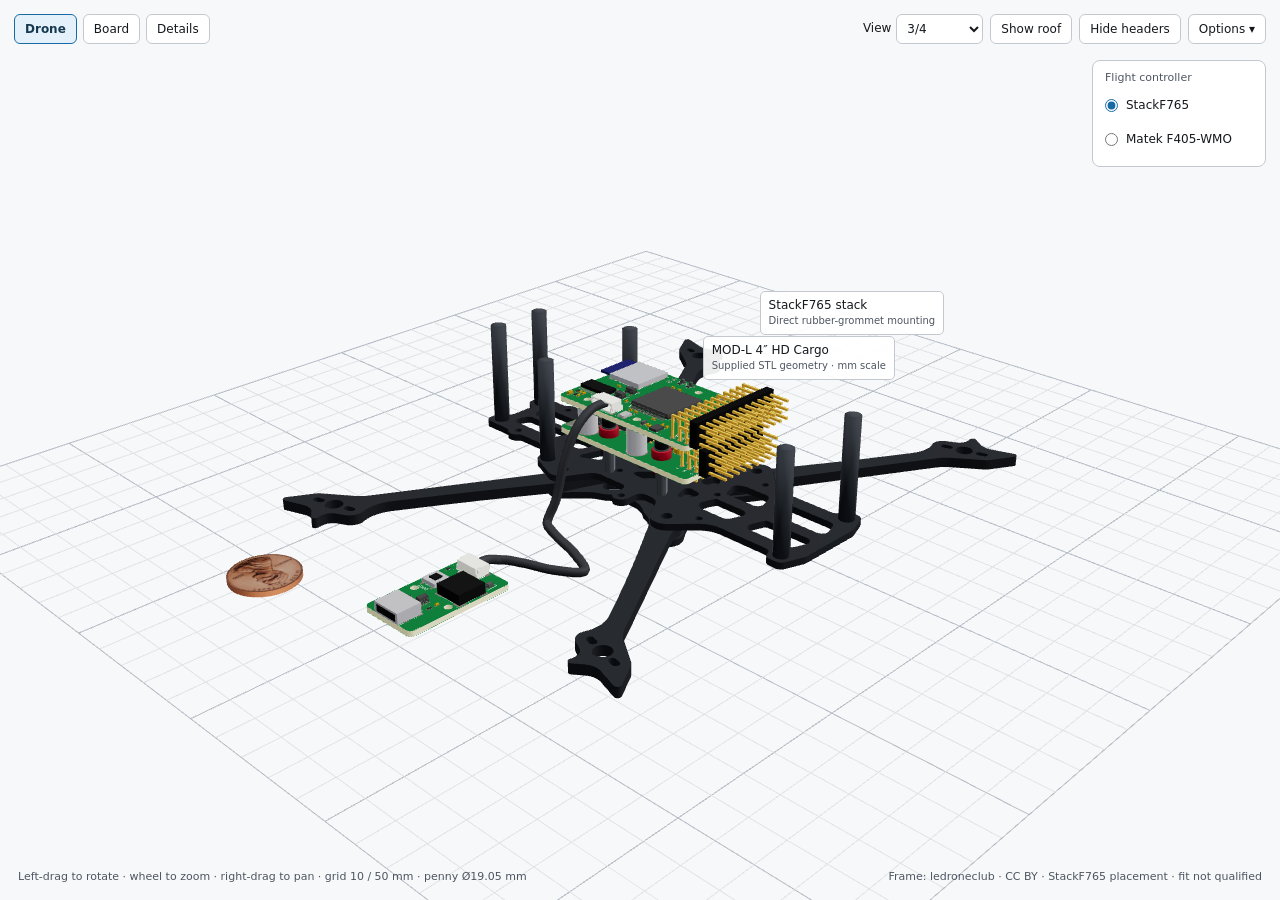
==== fc/index.html @ e66f8fd2 "Rev B: 8.0 mm board gap, 3 x 9 motor header, headers at the board edge Upper board now 9.6 mm above " ====
<!DOCTYPE html>
<html lang="en"><head><meta charset="utf-8"/><meta content="width=device-width,initial-scale=1" name="viewport"/><title>StackF765 — Drone</title><script type="importmap">{"imports":{"three":"./assets/three-shim.js"}}</script>
<style>
:root{--bg:#f7f8f9;--fg:#15181c;--muted:#4e5661;--panel:rgba(255,255,255,.92);--line:#c3c8cf}*{box-sizing:border-box}html,body{margin:0;height:100%;overflow:hidden;background:var(--bg);color:var(--fg);font:14px/1.45 system-ui,sans-serif}canvas{display:block}aside{position:absolute;left:18px;top:18px;width:300px;background:var(--panel);border:1px solid var(--line);border-radius:8px;padding:15px;z-index:2}h1{font-size:17px;line-height:1.25;margin:0 0 9px}p{margin:8px 0;color:var(--muted);font-size:12px}.key{font-size:12px;padding:8px 0;border-top:1px solid var(--line)}.badge{display:inline-block;font-size:10px;text-transform:uppercase;letter-spacing:.08em;background:#e6edf5;color:#29425b;padding:3px 7px;border-radius:4px;margin-bottom:9px}.dot{display:inline-block;width:10px;height:10px;border-radius:2px;margin-right:6px}.dark{background:#24272d}.green{background:#086b32}nav{position:absolute;right:18px;top:18px;display:flex;gap:6px;z-index:3;flex-wrap:wrap;justify-content:flex-end}button,a{font:12px system-ui;color:var(--fg);background:var(--panel);border:1px solid var(--line);padding:7px 10px;border-radius:6px;text-decoration:none;cursor:pointer}button:hover,a:hover{border-color:#65778c}footer{position:absolute;bottom:15px;left:18px;right:18px;font-size:11px;color:var(--muted);display:flex;justify-content:space-between;pointer-events:none}.label{position:absolute;padding:5px 8px;border:1px solid var(--line);border-radius:5px;background:var(--panel);font-size:12px;pointer-events:none;white-space:nowrap}.label small{display:block;font-size:10px;color:var(--muted)}#error{color:#a13d21} @media(max-width:850px){aside{width:250px;top:auto;bottom:45px;padding:10px;max-height:180px;overflow:auto}nav{left:10px;right:10px;top:10px}h1{font-size:14px}.label{display:none}footer{font-size:9px;gap:8px}}
body #legend{max-height:min(460px,calc(100vh - 170px));overflow:auto}@media(max-width:850px){body #legend{top:132px;max-height:min(275px,calc(100vh - 330px));overflow:auto}}#fcOptions{position:fixed;right:14px;top:60px;z-index:5;min-width:174px;background:var(--panel);color:var(--fg);border:1px solid var(--line);border-radius:8px;padding:9px 12px;backdrop-filter:blur(4px)}.fc-selection{border:0;margin:0;padding:0;min-width:0}.fc-selection legend{color:var(--muted);font-size:11px;margin:0 0 3px;padding:0}.fc-selection label{display:flex;align-items:center;gap:8px;min-height:34px;font-size:12px;white-space:nowrap;cursor:pointer}.fc-selection input{margin:0;accent-color:#176ba5}.fc-selection label:focus-within{outline:2px solid #176ba5;outline-offset:2px;border-radius:3px}@media(max-width:850px){#fcOptions{top:104px;right:14px;min-width:166px;padding:8px 10px}.fc-selection label{min-height:36px}}.viewer-controls button:disabled{opacity:.55;cursor:default}#legend [hidden]{display:none!important}aside a.inline{font:inherit;color:inherit;background:none;border:0;padding:0;border-radius:0;text-decoration:underline}
</style><link href="assets/pin-table.css" rel="stylesheet"/><link href="assets/controls.css" rel="stylesheet"/></head><body>
<aside hidden="" id="legend"><span class="badge">Provisional placement study</span><h1 id="selectedTitle">StackF765<br/>MOD-L 4″ HD Cargo</h1><p id="selectedIntro">Actual supplied frame meshes and StackF765 board placement. Frame, main flight-controller stack and its service board only.</p><div class="key"><span class="dot dark"></span><b>MOD-L HD Cargo</b><br/>4″ regular arms · Cargo top/bottom · cross plate<br/>30 mm frame standoffs.<br/>Frame design: MOD-L by ledroneclub, <a class="inline" href="https://www.thingiverse.com/thing:4295478" rel="noopener" target="_blank">Thingiverse thing 4295478</a>, licensed Creative Commons Attribution (CC BY).</div><div class="key" id="newFCDetails">StackF765: STM32F765VIT6 flight controller, ArduPilot board name StackF765, 2S–3S, 50 A. Upper (flight controller) and Lower (power) boards: 31.5 × 48 mm on 8.0 mm standoffs; Upper top surface 9.6 mm above the Lower’s. 20 × 20 mm grommet mount. Rev B. Interboard connectors: Samtec SFMC-110-02-L-D (Lower J1) / FTSH-110-04-L-DV (Upper J3); standoffs Sinhoo SMTSO2080CTJ, 8 mm. Upper J1 is a 3×12 and Lower J2 a 3×9 right-angle header, bodies overhanging the front edge. Service board (USB / buzzer / boot) is on a 100 mm cable and can be mounted anywhere on the airframe; shown loose. It is 18 × 32 mm; the cable is six-wire JST-SH.</div><p id="roofNote">Roof hidden to show the FC and rubber grommets; frame posts are 30 mm.</p><p id="newFCFit">KiCad board models with standard dark-green display solder mask, black headers and gold pins applied as display materials. No synthetic pad solids, overlaid board textures or altered board geometry. Visible posts, red rubber mounts and screws are provisional nominal illustrations, as is the cable route to the loose service board, which lies on the ground grid beside the frame and is not fixed to it. No motors, ESC, battery or other wiring. Design verified by rule checks; no hardware built yet.</p><div hidden="" id="matekDetails"><div class="key"><b>Matek F405-WMO</b><br/>22 × 32 mm boards · reference 3D reconstruction<br/>1 mm adhesive mount at the same FC site.</div><p>Manufacturer photographs supply component appearance. Stack height and adhesive fit are reference estimates; this is not manufacturer CAD or a qualified mount. Headers are not fitted in this reference assembly.</p><p><a href="https://www.mateksys.com/?portfolio=f405-wmo" rel="noopener" target="_blank">Matek documentation and pinout</a></p></div><p id="error"></p><a href="#current-geometry-details">Design notes</a><section aria-label="Connector pin reference" data-fc-pin-table="" id="newFCPins"></section><details id="current-geometry-details"><summary>Current geometry and display limits</summary><p>Boards are the GLB models KiCad exports from the design files, placed by rigid transforms only: Lower PCB 9.5–11.1 mm above the bottom plate, 8.0 mm standoffs, 31.5 × 48 mm outlines. Colours are display materials, not a fabrication finish. Header visibility toggles the Upper J1 and Lower J2 header models; the interboard connector stays visible. Mounting posts, rubber, screws and cable are simple drawn shapes, not CAD. The Matek option is a separate historical photo-derived reference.</p><p>Renders generated from the KiCad design files at <a class="inline" href="https://github.com/PeterJBurke/stackf765" rel="noopener">github.com/PeterJBurke/stackf765</a>.</p><p><a class="inline" href="../CREDITS.txt">Credits and licences</a></p></details></aside>
<div class="page-links"><a aria-current="page" href="./">Drone</a><a href="board.html">Board</a><button id="droneDetails">Details</button></div><nav aria-label="Drone controls" class="viewer-controls"><label>View <select id="droneView"><option value="iso">3/4</option><option value="top">Top</option><option value="side">Side</option><option value="detail">FC detail</option></select></label><button id="roof">Show roof</button><button aria-label="Hide DuPont headers" id="headers" title="Hide DuPont pin headers">Hide headers</button><details class="options"><summary>Options</summary><div><button id="theme">Dark / light</button><button id="labels">Labels</button></div></details></nav><div hidden=""><button id="iso"></button><button id="top"></button><button id="side"></button><button id="detail"></button></div>
<section aria-label="Flight controller selection" id="fcOptions"><fieldset class="fc-selection"><legend>Flight controller</legend><label><input checked="" name="droneFC" type="radio" value="ours"/>StackF765</label><label><input name="droneFC" type="radio" value="matek"/>Matek F405-WMO</label></fieldset></section>
<div class="label" id="fcLabel">StackF765 stack<small>Direct rubber-grommet mounting</small></div><div class="label" id="frameLabel">MOD-L 4″ HD Cargo<small>Supplied STL geometry · mm scale</small></div>
<footer><span>Left-drag to rotate · wheel to zoom · right-drag to pan · grid 10 / 50 mm · penny Ø19.05 mm</span><span id="renderStatus">Frame: ledroneclub · CC BY · StackF765 placement · fit not qualified</span></footer>
<script src="assets/three.min.js"></script><script src="assets/penny.js"></script><script src="assets/matek-model.js"></script><script src="assets/matek-drone-assembly.js"></script><script src="assets/native-frame.js"></script><script type="module">
import{addFrame,addStackF765Assembly}from'./assets/stackf765-loader.js';const THREE=window.THREE;
(()=>{'use strict';
const scene=new THREE.Scene(), renderer=new THREE.WebGLRenderer({antialias:true,preserveDrawingBuffer:true});renderer.setPixelRatio(Math.min(devicePixelRatio,2));renderer.setSize(innerWidth,innerHeight);renderer.outputColorSpace=THREE.SRGBColorSpace;renderer.toneMapping=THREE.ACESFilmicToneMapping;renderer.toneMappingExposure=1.2;document.body.insertBefore(renderer.domElement,document.body.firstChild);
const camera=new THREE.PerspectiveCamera(32,innerWidth/innerHeight,2,3000);camera.up.set(0,0,1);const groups={frame:new THREE.Group(),roof:new THREE.Group(),fc:new THREE.Group()};Object.values(groups).forEach(g=>scene.add(g));groups.roof.visible=false;
function unpack(s,Type){const b=atob(s),a=new Uint8Array(b.length);for(let i=0;i<b.length;i++)a[i]=b.charCodeAt(i);return new Type(a.buffer)}
let headersVisible=true,selectedFC='ours';
addFrame(groups);
const ambient=new THREE.HemisphereLight(0xffffff,0xa0a8b2,1.25);scene.add(ambient);for(const p of [[120,-180,250],[-180,100,160],[0,200,200]]){const l=new THREE.DirectionalLight(0xffffff,1.5);l.position.set(...p);scene.add(l)}
let grid;function setTheme(dark){scene.background=new THREE.Color(dark?0x1d2024:0xf7f8f9);document.documentElement.style.cssText=dark?'--bg:#1d2024;--fg:#e6e8eb;--muted:#aab3bc;--panel:rgba(20,22,26,.9);--line:#454c55':'';if(grid)scene.remove(grid);grid=new THREE.Group();const minor=new THREE.GridHelper(300,30,dark?0x363d46:0xe0e3e6,dark?0x363d46:0xe0e3e6),major=new THREE.GridHelper(300,6,dark?0x555d68:0xb4bbc4,dark?0x555d68:0xb4bbc4);minor.rotateX(Math.PI/2);major.rotateX(Math.PI/2);grid.add(minor,major);grid.position.z=-7.4;scene.add(grid)}let dark=false;setTheme(dark);
const penny=PennyModel.make({obvRot:Math.PI/2,onLoad:()=>update()});scene.add(penny);
let theta=.80,phi=1.12,radius=390,target=new THREE.Vector3(0,0,9),view='iso';const presets={iso:[.80,1.12,430,[8,0,9]],top:[0,.0001,430,[8,0,6]],side:[Math.PI/2,Math.PI/2-.025,380,[0,0,14]],detail:[.7,1.25,165,[6,-5,10]]};
function setView(name){view=name;penny.children[0].material[1].map.rotation=name==='top'||name==='side'?-Math.PI/2:Math.PI/2;penny.rotation.set(Math.PI/2,0,0);penny.position.set(104,-40,-7.4);if(name==='detail')penny.position.set(34,-20,0);if(name==='side'){penny.rotation.set(0,0,-Math.PI/2);penny.position.set(0,-88,14)}[theta,phi,radius]=presets[name];radius*=Math.max(1,1/camera.aspect);target.fromArray(presets[name][3]);update()}function update(){camera.position.set(target.x+radius*Math.sin(phi)*Math.sin(theta),target.y+radius*Math.sin(phi)*Math.cos(theta),target.z+radius*Math.cos(phi));camera.lookAt(target);renderer.render(scene,camera);labels()}
let showLabels=true;function labels(){for(const [id,p]of [['fcLabel',[12,0,25]],['frameLabel',[-65,-48,5]]]){const el=document.getElementById(id);el.style.display=showLabels&&innerWidth>850&&view!=='detail'?'block':'none';const v=new THREE.Vector3(...p).project(camera);el.style.left=((v.x+1)*innerWidth/2+(id==='fcLabel'?130:12))+'px';el.style.top=((-v.y+1)*innerHeight/2-(id==='fcLabel'?110:10))+'px'}}
document.getElementById("droneDetails").onclick=()=>{document.getElementById("legend").hidden=!document.getElementById("legend").hidden};document.getElementById("droneView").onchange=e=>setView(e.target.value);
for(const name of Object.keys(presets))document.getElementById(name).onclick=()=>setView(name);
document.getElementById('headers').onclick=()=>{headersVisible=!headersVisible;for(const m of groups.fc.children)if(m.userData.dupontHeader)m.visible=headersVisible;const b=document.getElementById('headers');b.textContent=headersVisible?'Hide headers':'Show headers';b.title=b.getAttribute('aria-label')==='Hide DuPont headers'?'Show DuPont pin headers':'Hide DuPont pin headers';b.setAttribute('aria-label',headersVisible?'Hide DuPont headers':'Show DuPont headers');update()};
document.getElementById('roof').onclick=()=>{groups.roof.visible=!groups.roof.visible;document.getElementById('roof').textContent=groups.roof.visible?'Hide roof':'Show roof';refreshSelectionText();update()};document.getElementById('theme').onclick=()=>{dark=!dark;setTheme(dark);update()};document.getElementById('labels').onclick=()=>{showLabels=!showLabels;update()};
let drag=null;renderer.domElement.oncontextmenu=e=>e.preventDefault();renderer.domElement.onpointerdown=e=>{drag={x:e.clientX,y:e.clientY,pan:e.button===2};renderer.domElement.setPointerCapture(e.pointerId)};renderer.domElement.onpointerup=()=>drag=null;renderer.domElement.onpointermove=e=>{if(!drag)return;let dx=e.clientX-drag.x,dy=e.clientY-drag.y;drag.x=e.clientX;drag.y=e.clientY;if(drag.pan){const right=new THREE.Vector3().setFromMatrixColumn(camera.matrixWorld,0),up=new THREE.Vector3().setFromMatrixColumn(camera.matrixWorld,1);target.addScaledVector(right,-dx*radius/innerHeight*.6).addScaledVector(up,dy*radius/innerHeight*.6)}else{theta+=dx*.006;phi=THREE.MathUtils.clamp(phi-dy*.006,.001,Math.PI-.05)}update()};renderer.domElement.addEventListener('wheel',e=>{e.preventDefault();radius=THREE.MathUtils.clamp(radius*Math.exp(e.deltaY*.001),60,1000);update()},{passive:false});window.onresize=()=>{renderer.setSize(innerWidth,innerHeight);const oldAspect=camera.aspect;camera.aspect=innerWidth/innerHeight;radius*=Math.max(1,1/camera.aspect)/Math.max(1,1/oldAspect);camera.updateProjectionMatrix();update()};
function refreshSelectionText(){const ours=selectedFC==='ours';document.getElementById('selectedTitle').innerHTML=(ours?'StackF765':'Matek F405-WMO')+'<br>MOD-L 4″ HD Cargo';document.getElementById('selectedIntro').textContent=ours?'StackF765 Upper and Lower boards on 8.0 mm standoffs, with the service board on its 100 mm cable; unchanged frame and provisional mounting hardware.':'Actual supplied frame meshes with the Matek reference 3D assembly at the same FC site.';for(const id of ['newFCDetails','newFCFit','newFCPins'])document.getElementById(id).hidden=!ours;document.getElementById('matekDetails').hidden=ours;document.getElementById('fcLabel').innerHTML=ours?'StackF765 stack<small>Direct rubber-grommet mounting</small>':'Matek F405-WMO<small>Reference adhesive mounting</small>';document.getElementById('renderStatus').textContent='Frame: ledroneclub · CC BY · '+(ours?'StackF765 placement':'Matek reference reconstruction')+' · fit not qualified';document.getElementById('roofNote').textContent=(groups.roof.visible?'Roof fitted':'Roof hidden')+'; 30 mm frame posts. '+(ours?'StackF765 uses four rubber grommets.':'Matek uses the reference adhesive mounting position.');const b=document.getElementById('headers');b.disabled=!ours;b.textContent=ours?(headersVisible?'Hide headers':'Show headers'):'No headers';b.title=ours?'Toggle the external J1/J2 header models; interboard pair unchanged':'Matek reference assembly has no fitted pin headers';b.setAttribute('aria-label',ours?(headersVisible?'Hide DuPont headers':'Show DuPont headers'):b.title)}
function selectFC(value){if(!['ours','matek'].includes(value))return;selectedFC=value;groups.fc.visible=value==='ours';groups.matek.visible=value==='matek';for(const r of document.querySelectorAll('[name=droneFC]'))r.checked=r.value===value;refreshSelectionText();window.CARGO_SELECTION_STATE={selected:selectedFC,siteXYmm:[0,0],boardGeometryPreserved:true,matek:groups.matek.userData.metadata};update()}
window.cargoViewer={scene,camera,renderer,groups,penny,setView,update,selectFC};
groups.matek=makeMatekDroneAssembly(THREE,{photoUrl:'assets/matek-f405-wmo-original.jpg',onLoad:assembly=>{window.CARGO_MATEK_READY=assembly.userData.metadata.ready;update()},onError:()=>{document.getElementById('error').textContent='Matek reference texture could not be loaded.';update()}});scene.add(groups.matek);groups.matek.visible=false;for(const r of document.querySelectorAll('[name=droneFC]'))r.onchange=()=>selectFC(r.value);selectFC('ours');setView('iso');
const status=document.getElementById('renderStatus'),statusText=status.textContent;status.textContent='Loading boards…';
addStackF765Assembly(groups,{serviceSite:'drone'}).then(()=>{for(const m of groups.fc.children)if(m.userData.dupontHeader)m.visible=headersVisible;refreshSelectionText();window.CARGO_READY=true;update()}).catch(e=>{console.error(e);document.getElementById('error').textContent=e.message;status.textContent='Board models could not be loaded.';document.getElementById('legend').hidden=false});
})();</script><script src="assets/pin-data.js"></script><script src="assets/pin-table.js"></script></body></html>
---- fc/assets/pin-table.css ----
/* Shared connector table for the FC Details panes. */
#legend{box-sizing:border-box;width:min(430px,calc(100vw - 36px));max-height:calc(100vh - 90px);overflow:auto;overscroll-behavior:contain;scrollbar-gutter:stable}
[data-fc-pin-table]{margin-top:18px;border-top:1px solid var(--line,#c3c8cf);padding-top:12px;color:var(--fg,#18232c)}
[data-fc-pin-table] h2{font-size:16px;margin:0 0 8px}
.pin-group{border-top:1px solid var(--line,#c3c8cf);padding:9px 0}
.pin-group summary{cursor:pointer;font-size:13px;font-weight:650;line-height:1.4;padding:3px 0}
.pin-group summary:focus-visible{outline:2px solid #2988c7;outline-offset:3px}
.pin-table{width:100%;border-collapse:collapse;table-layout:fixed;font-size:12px;line-height:1.4}
.pin-table th,.pin-table td{text-align:left;vertical-align:top;padding:7px 5px;border-bottom:1px solid var(--line,#c3c8cf);overflow-wrap:anywhere}
.pin-table thead th{font-weight:700;background:var(--bg,#f4f6f8)}
.pin-table th:first-child{width:19%}.pin-table th:nth-child(2){width:32%}.pin-table tbody th{font-weight:600}
.pin-scope{font-size:11px!important}
@media(max-width:850px){#legend{max-height:55vh;width:min(430px,calc(100vw - 36px))}.pin-table{font-size:11px}.pin-table th,.pin-table td{padding:6px 4px}}
---- fc/assets/controls.css ----
/* Compact, separate controls for the Drone and Board pages. */
.page-links{position:fixed;top:14px;left:14px;z-index:5;display:flex;gap:6px;align-items:center}
.page-links a,.page-links button,.viewer-controls button,.viewer-controls summary,.viewer-controls select{box-sizing:border-box;font:12px system-ui;color:var(--fg,#18232c);background:var(--panel,#fff);border:1px solid var(--line,#a8b5c0);padding:7px 10px;border-radius:6px;text-decoration:none;cursor:pointer}
.page-links a[aria-current=page]{font-weight:700;border-color:#176ba5;background:#e4f1fa;color:#163950}
.page-links #legendButton{position:static}
nav.viewer-controls{position:fixed;top:14px;right:14px;left:auto;max-width:none;z-index:5;display:flex;flex-wrap:wrap;gap:7px;align-items:center}
.viewer-controls label{font-size:12px;display:flex;align-items:center;gap:5px}
.viewer-controls select{padding:6px;max-width:125px}
.options{position:relative}.options summary{list-style:none}.options summary::-webkit-details-marker{display:none}.options summary::after{content:' ▾'}
.options>div{position:absolute;right:0;top:40px;display:flex;flex-direction:column;gap:6px;padding:8px;border:1px solid var(--line,#a8b5c0);border-radius:7px;background:var(--panel,#fff);min-width:135px}
#legend{z-index:6;top:60px;bottom:auto;max-height:calc(100vh - 110px)}
@media(max-width:850px){nav.viewer-controls{top:57px;left:14px;right:14px;justify-content:flex-start;gap:6px}.viewer-controls label{font-size:11px}.viewer-controls button,.viewer-controls summary,.viewer-controls select{font-size:11px;padding:6px}.viewer-controls select{max-width:100px}#legend{top:105px;max-height:calc(100vh - 160px)}}
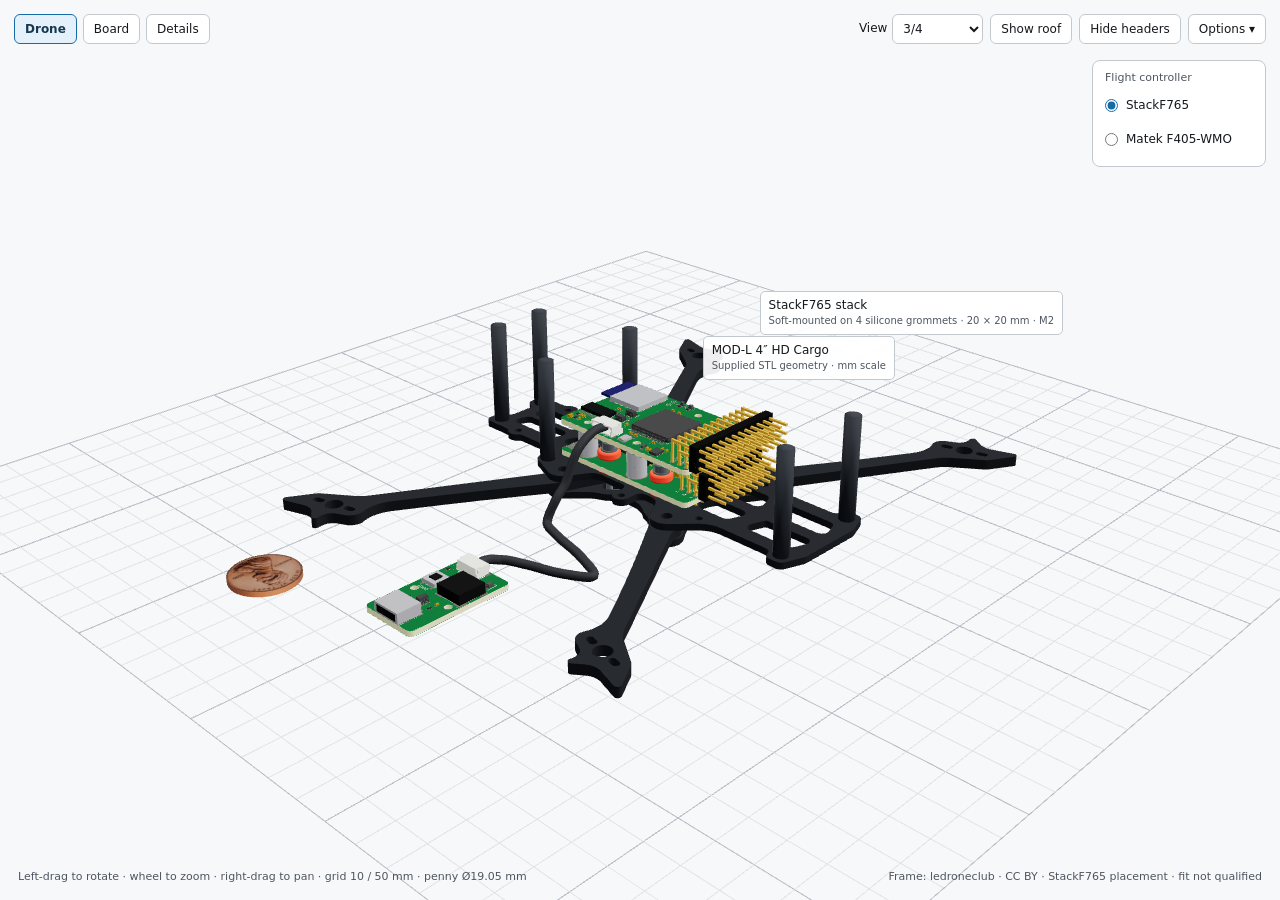
==== commit d61be9dc: "Show the rubber grommet mounting: silicone grommets, M2 screws, no rigid posts The Lower board now r" ====
--- a/fc/index.html
+++ b/fc/index.html
@@ -4,10 +4,10 @@
 :root{--bg:#f7f8f9;--fg:#15181c;--muted:#4e5661;--panel:rgba(255,255,255,.92);--line:#c3c8cf}*{box-sizing:border-box}html,body{margin:0;height:100%;overflow:hidden;background:var(--bg);color:var(--fg);font:14px/1.45 system-ui,sans-serif}canvas{display:block}aside{position:absolute;left:18px;top:18px;width:300px;background:var(--panel);border:1px solid var(--line);border-radius:8px;padding:15px;z-index:2}h1{font-size:17px;line-height:1.25;margin:0 0 9px}p{margin:8px 0;color:var(--muted);font-size:12px}.key{font-size:12px;padding:8px 0;border-top:1px solid var(--line)}.badge{display:inline-block;font-size:10px;text-transform:uppercase;letter-spacing:.08em;background:#e6edf5;color:#29425b;padding:3px 7px;border-radius:4px;margin-bottom:9px}.dot{display:inline-block;width:10px;height:10px;border-radius:2px;margin-right:6px}.dark{background:#24272d}.green{background:#086b32}nav{position:absolute;right:18px;top:18px;display:flex;gap:6px;z-index:3;flex-wrap:wrap;justify-content:flex-end}button,a{font:12px system-ui;color:var(--fg);background:var(--panel);border:1px solid var(--line);padding:7px 10px;border-radius:6px;text-decoration:none;cursor:pointer}button:hover,a:hover{border-color:#65778c}footer{position:absolute;bottom:15px;left:18px;right:18px;font-size:11px;color:var(--muted);display:flex;justify-content:space-between;pointer-events:none}.label{position:absolute;padding:5px 8px;border:1px solid var(--line);border-radius:5px;background:var(--panel);font-size:12px;pointer-events:none;white-space:nowrap}.label small{display:block;font-size:10px;color:var(--muted)}#error{color:#a13d21} @media(max-width:850px){aside{width:250px;top:auto;bottom:45px;padding:10px;max-height:180px;overflow:auto}nav{left:10px;right:10px;top:10px}h1{font-size:14px}.label{display:none}footer{font-size:9px;gap:8px}}
 body #legend{max-height:min(460px,calc(100vh - 170px));overflow:auto}@media(max-width:850px){body #legend{top:132px;max-height:min(275px,calc(100vh - 330px));overflow:auto}}#fcOptions{position:fixed;right:14px;top:60px;z-index:5;min-width:174px;background:var(--panel);color:var(--fg);border:1px solid var(--line);border-radius:8px;padding:9px 12px;backdrop-filter:blur(4px)}.fc-selection{border:0;margin:0;padding:0;min-width:0}.fc-selection legend{color:var(--muted);font-size:11px;margin:0 0 3px;padding:0}.fc-selection label{display:flex;align-items:center;gap:8px;min-height:34px;font-size:12px;white-space:nowrap;cursor:pointer}.fc-selection input{margin:0;accent-color:#176ba5}.fc-selection label:focus-within{outline:2px solid #176ba5;outline-offset:2px;border-radius:3px}@media(max-width:850px){#fcOptions{top:104px;right:14px;min-width:166px;padding:8px 10px}.fc-selection label{min-height:36px}}.viewer-controls button:disabled{opacity:.55;cursor:default}#legend [hidden]{display:none!important}aside a.inline{font:inherit;color:inherit;background:none;border:0;padding:0;border-radius:0;text-decoration:underline}
 </style><link href="assets/pin-table.css" rel="stylesheet"/><link href="assets/controls.css" rel="stylesheet"/></head><body>
-<aside hidden="" id="legend"><span class="badge">Provisional placement study</span><h1 id="selectedTitle">StackF765<br/>MOD-L 4″ HD Cargo</h1><p id="selectedIntro">Actual supplied frame meshes and StackF765 board placement. Frame, main flight-controller stack and its service board only.</p><div class="key"><span class="dot dark"></span><b>MOD-L HD Cargo</b><br/>4″ regular arms · Cargo top/bottom · cross plate<br/>30 mm frame standoffs.<br/>Frame design: MOD-L by ledroneclub, <a class="inline" href="https://www.thingiverse.com/thing:4295478" rel="noopener" target="_blank">Thingiverse thing 4295478</a>, licensed Creative Commons Attribution (CC BY).</div><div class="key" id="newFCDetails">StackF765: STM32F765VIT6 flight controller, ArduPilot board name StackF765, 2S–3S, 50 A. Upper (flight controller) and Lower (power) boards: 31.5 × 48 mm on 8.0 mm standoffs; Upper top surface 9.6 mm above the Lower’s. 20 × 20 mm grommet mount. Rev B. Interboard connectors: Samtec SFMC-110-02-L-D (Lower J1) / FTSH-110-04-L-DV (Upper J3); standoffs Sinhoo SMTSO2080CTJ, 8 mm. Upper J1 is a 3×12 and Lower J2 a 3×9 right-angle header, bodies overhanging the front edge. Service board (USB / buzzer / boot) is on a 100 mm cable and can be mounted anywhere on the airframe; shown loose. It is 18 × 32 mm; the cable is six-wire JST-SH.</div><p id="roofNote">Roof hidden to show the FC and rubber grommets; frame posts are 30 mm.</p><p id="newFCFit">KiCad board models with standard dark-green display solder mask, black headers and gold pins applied as display materials. No synthetic pad solids, overlaid board textures or altered board geometry. Visible posts, red rubber mounts and screws are provisional nominal illustrations, as is the cable route to the loose service board, which lies on the ground grid beside the frame and is not fixed to it. No motors, ESC, battery or other wiring. Design verified by rule checks; no hardware built yet.</p><div hidden="" id="matekDetails"><div class="key"><b>Matek F405-WMO</b><br/>22 × 32 mm boards · reference 3D reconstruction<br/>1 mm adhesive mount at the same FC site.</div><p>Manufacturer photographs supply component appearance. Stack height and adhesive fit are reference estimates; this is not manufacturer CAD or a qualified mount. Headers are not fitted in this reference assembly.</p><p><a href="https://www.mateksys.com/?portfolio=f405-wmo" rel="noopener" target="_blank">Matek documentation and pinout</a></p></div><p id="error"></p><a href="#current-geometry-details">Design notes</a><section aria-label="Connector pin reference" data-fc-pin-table="" id="newFCPins"></section><details id="current-geometry-details"><summary>Current geometry and display limits</summary><p>Boards are the GLB models KiCad exports from the design files, placed by rigid transforms only: Lower PCB 9.5–11.1 mm above the bottom plate, 8.0 mm standoffs, 31.5 × 48 mm outlines. Colours are display materials, not a fabrication finish. Header visibility toggles the Upper J1 and Lower J2 header models; the interboard connector stays visible. Mounting posts, rubber, screws and cable are simple drawn shapes, not CAD. The Matek option is a separate historical photo-derived reference.</p><p>Renders generated from the KiCad design files at <a class="inline" href="https://github.com/PeterJBurke/stackf765" rel="noopener">github.com/PeterJBurke/stackf765</a>.</p><p><a class="inline" href="../CREDITS.txt">Credits and licences</a></p></details></aside>
-<div class="page-links"><a aria-current="page" href="./">Drone</a><a href="board.html">Board</a><button id="droneDetails">Details</button></div><nav aria-label="Drone controls" class="viewer-controls"><label>View <select id="droneView"><option value="iso">3/4</option><option value="top">Top</option><option value="side">Side</option><option value="detail">FC detail</option></select></label><button id="roof">Show roof</button><button aria-label="Hide DuPont headers" id="headers" title="Hide DuPont pin headers">Hide headers</button><details class="options"><summary>Options</summary><div><button id="theme">Dark / light</button><button id="labels">Labels</button></div></details></nav><div hidden=""><button id="iso"></button><button id="top"></button><button id="side"></button><button id="detail"></button></div>
+<aside hidden="" id="legend"><span class="badge">Provisional placement study</span><h1 id="selectedTitle">StackF765<br/>MOD-L 4″ HD Cargo</h1><p id="selectedIntro">Actual supplied frame meshes and StackF765 board placement. Frame, main flight-controller stack and its service board only.</p><div class="key"><span class="dot dark"></span><b>MOD-L HD Cargo</b><br/>4″ regular arms · Cargo top/bottom · cross plate<br/>30 mm frame standoffs.<br/>Frame design: MOD-L by ledroneclub, <a class="inline" href="https://www.thingiverse.com/thing:4295478" rel="noopener" target="_blank">Thingiverse thing 4295478</a>, licensed Creative Commons Attribution (CC BY).</div><div class="key" id="newFCDetails">StackF765: STM32F765VIT6 flight controller, ArduPilot board name StackF765, 2S–3S, 50 A. Upper (flight controller) and Lower (power) boards: 31.5 × 48 mm on 8.0 mm standoffs; Upper top surface 9.6 mm above the Lower’s. Rev B. Soft-mounted, Matek style: a silicone grommet is pressed into each of the Lower board’s four 4 mm holes (20 × 20 mm pattern) and an M2 screw with a washer goes through each grommet into the frame, so the Lower board floats on rubber 2.5 mm above the plate. The Upper board is not fastened to the frame; it sits on the Lower board’s three standoffs. Interboard connectors: Samtec SFMC-110-02-L-D (Lower J1) / FTSH-110-04-L-DV (Upper J3); standoffs Sinhoo SMTSO2080CTJ, 8 mm. Upper J1 is a 3×12 and Lower J2 a 3×9 right-angle header, bodies overhanging the front edge. Service board (USB / buzzer / boot) is on a 100 mm cable and can be mounted anywhere on the airframe; shown loose. It is 18 × 32 mm; the cable is six-wire JST-SH.</div><div class="key" id="mountKey"><span class="dot" style="background:#e4472b;border-radius:50%"></span><b>Rubber grommet mounting</b><br/>Four silicone grommets in the Lower board’s 4 mm holes · 20 × 20 mm · M2 screws into the frame. View “Mounting” shows them side-on.</div><p id="roofNote">Roof hidden to show the FC on its four silicone grommets; frame posts are 30 mm.</p><p id="newFCFit">KiCad board models with standard dark-green display solder mask, black headers and gold pins applied as display materials. No synthetic pad solids, overlaid board textures or altered board geometry. The orange silicone grommets (generic “M3 to M2” type: 4 mm waist, 6.6 mm flanges, 6.6 mm tall), washers and M2 screws are nominal illustrations, as is the cable route to the loose service board, which lies on the ground grid beside the frame and is not fixed to it. No motors, ESC, battery or other wiring. Design verified by rule checks; no hardware built yet.</p><div hidden="" id="matekDetails"><div class="key"><b>Matek F405-WMO</b><br/>22 × 32 mm boards · reference 3D reconstruction<br/>1 mm adhesive mount at the same FC site.</div><p>Manufacturer photographs supply component appearance. Stack height and adhesive fit are reference estimates; this is not manufacturer CAD or a qualified mount. Headers are not fitted in this reference assembly.</p><p><a href="https://www.mateksys.com/?portfolio=f405-wmo" rel="noopener" target="_blank">Matek documentation and pinout</a></p></div><p id="error"></p><a href="#current-geometry-details">Design notes</a><section aria-label="Connector pin reference" data-fc-pin-table="" id="newFCPins"></section><details id="current-geometry-details"><summary>Current geometry and display limits</summary><p>Boards are the GLB models KiCad exports from the design files, placed by rigid transforms only: Lower PCB 2.5–4.1 mm above the bottom plate on the lower flanges of its grommets, 8.0 mm standoffs, 31.5 × 48 mm outlines. Colours are display materials, not a fabrication finish. Header visibility toggles the Upper J1 and Lower J2 header models; the interboard connector stays visible. The silicone grommets, M2 screws and cable are simple drawn shapes, not CAD; frame-side nuts are not drawn. The Matek option is a separate historical photo-derived reference.</p><p>Renders generated from the KiCad design files at <a class="inline" href="https://github.com/PeterJBurke/stackf765" rel="noopener">github.com/PeterJBurke/stackf765</a>.</p><p><a class="inline" href="../CREDITS.txt">Credits and licences</a></p></details></aside>
+<div class="page-links"><a aria-current="page" href="./">Drone</a><a href="board.html">Board</a><button id="droneDetails">Details</button></div><nav aria-label="Drone controls" class="viewer-controls"><label>View <select id="droneView"><option value="iso">3/4</option><option value="top">Top</option><option value="side">Side</option><option value="detail">FC detail</option><option value="mount">Mounting</option></select></label><button id="roof">Show roof</button><button aria-label="Hide DuPont headers" id="headers" title="Hide DuPont pin headers">Hide headers</button><details class="options"><summary>Options</summary><div><button id="theme">Dark / light</button><button id="labels">Labels</button></div></details></nav><div hidden=""><button id="iso"></button><button id="top"></button><button id="side"></button><button id="detail"></button><button id="mount"></button></div>
 <section aria-label="Flight controller selection" id="fcOptions"><fieldset class="fc-selection"><legend>Flight controller</legend><label><input checked="" name="droneFC" type="radio" value="ours"/>StackF765</label><label><input name="droneFC" type="radio" value="matek"/>Matek F405-WMO</label></fieldset></section>
-<div class="label" id="fcLabel">StackF765 stack<small>Direct rubber-grommet mounting</small></div><div class="label" id="frameLabel">MOD-L 4″ HD Cargo<small>Supplied STL geometry · mm scale</small></div>
+<div class="label" id="fcLabel">StackF765 stack<small>Soft-mounted on 4 silicone grommets · 20 × 20 mm · M2</small></div><div class="label" id="grommetLabel">Silicone grommet × 4<small>4 mm hole in the Lower board · M2 screw into the frame</small></div><div class="label" id="frameLabel">MOD-L 4″ HD Cargo<small>Supplied STL geometry · mm scale</small></div>
 <footer><span>Left-drag to rotate · wheel to zoom · right-drag to pan · grid 10 / 50 mm · penny Ø19.05 mm</span><span id="renderStatus">Frame: ledroneclub · CC BY · StackF765 placement · fit not qualified</span></footer>
 <script src="assets/three.min.js"></script><script src="assets/penny.js"></script><script src="assets/matek-model.js"></script><script src="assets/matek-drone-assembly.js"></script><script src="assets/native-frame.js"></script><script type="module">
 import{addFrame,addStackF765Assembly}from'./assets/stackf765-loader.js';const THREE=window.THREE;
@@ -20,15 +20,15 @@
 const ambient=new THREE.HemisphereLight(0xffffff,0xa0a8b2,1.25);scene.add(ambient);for(const p of [[120,-180,250],[-180,100,160],[0,200,200]]){const l=new THREE.DirectionalLight(0xffffff,1.5);l.position.set(...p);scene.add(l)}
 let grid;function setTheme(dark){scene.background=new THREE.Color(dark?0x1d2024:0xf7f8f9);document.documentElement.style.cssText=dark?'--bg:#1d2024;--fg:#e6e8eb;--muted:#aab3bc;--panel:rgba(20,22,26,.9);--line:#454c55':'';if(grid)scene.remove(grid);grid=new THREE.Group();const minor=new THREE.GridHelper(300,30,dark?0x363d46:0xe0e3e6,dark?0x363d46:0xe0e3e6),major=new THREE.GridHelper(300,6,dark?0x555d68:0xb4bbc4,dark?0x555d68:0xb4bbc4);minor.rotateX(Math.PI/2);major.rotateX(Math.PI/2);grid.add(minor,major);grid.position.z=-7.4;scene.add(grid)}let dark=false;setTheme(dark);
 const penny=PennyModel.make({obvRot:Math.PI/2,onLoad:()=>update()});scene.add(penny);
-let theta=.80,phi=1.12,radius=390,target=new THREE.Vector3(0,0,9),view='iso';const presets={iso:[.80,1.12,430,[8,0,9]],top:[0,.0001,430,[8,0,6]],side:[Math.PI/2,Math.PI/2-.025,380,[0,0,14]],detail:[.7,1.25,165,[6,-5,10]]};
+let theta=.80,phi=1.12,radius=390,target=new THREE.Vector3(0,0,9),view='iso';const presets={iso:[.80,1.12,430,[8,0,9]],top:[0,.0001,430,[8,0,6]],side:[Math.PI/2,Math.PI/2-.025,380,[0,0,14]],detail:[.7,1.25,165,[6,-5,10]],mount:[-Math.PI/2,1.5,84,[0,2,6.5]]};
 function setView(name){view=name;penny.children[0].material[1].map.rotation=name==='top'||name==='side'?-Math.PI/2:Math.PI/2;penny.rotation.set(Math.PI/2,0,0);penny.position.set(104,-40,-7.4);if(name==='detail')penny.position.set(34,-20,0);if(name==='side'){penny.rotation.set(0,0,-Math.PI/2);penny.position.set(0,-88,14)}[theta,phi,radius]=presets[name];radius*=Math.max(1,1/camera.aspect);target.fromArray(presets[name][3]);update()}function update(){camera.position.set(target.x+radius*Math.sin(phi)*Math.sin(theta),target.y+radius*Math.sin(phi)*Math.cos(theta),target.z+radius*Math.cos(phi));camera.lookAt(target);renderer.render(scene,camera);labels()}
-let showLabels=true;function labels(){for(const [id,p]of [['fcLabel',[12,0,25]],['frameLabel',[-65,-48,5]]]){const el=document.getElementById(id);el.style.display=showLabels&&innerWidth>850&&view!=='detail'?'block':'none';const v=new THREE.Vector3(...p).project(camera);el.style.left=((v.x+1)*innerWidth/2+(id==='fcLabel'?130:12))+'px';el.style.top=((-v.y+1)*innerHeight/2-(id==='fcLabel'?110:10))+'px'}}
+let showLabels=true;function labels(){{const el=document.getElementById('grommetLabel'),v=new THREE.Vector3(-10,-10,1.2).project(camera);el.style.display=showLabels&&innerWidth>850&&view==='mount'&&selectedFC==='ours'?'block':'none';el.style.left=((v.x+1)*innerWidth/2-el.offsetWidth/2)+'px';el.style.top=((-v.y+1)*innerHeight/2+26)+'px'}for(const [id,p]of [['fcLabel',[12,0,25]],['frameLabel',[-65,-48,5]]]){const el=document.getElementById(id);el.style.display=showLabels&&innerWidth>850&&view!=='detail'&&view!=='mount'?'block':'none';const v=new THREE.Vector3(...p).project(camera);el.style.left=((v.x+1)*innerWidth/2+(id==='fcLabel'?130:view==='side'?-150:12))+'px';el.style.top=((-v.y+1)*innerHeight/2-(id==='fcLabel'?110:view==='side'?-58:10))+'px'}}
 document.getElementById("droneDetails").onclick=()=>{document.getElementById("legend").hidden=!document.getElementById("legend").hidden};document.getElementById("droneView").onchange=e=>setView(e.target.value);
 for(const name of Object.keys(presets))document.getElementById(name).onclick=()=>setView(name);
 document.getElementById('headers').onclick=()=>{headersVisible=!headersVisible;for(const m of groups.fc.children)if(m.userData.dupontHeader)m.visible=headersVisible;const b=document.getElementById('headers');b.textContent=headersVisible?'Hide headers':'Show headers';b.title=b.getAttribute('aria-label')==='Hide DuPont headers'?'Show DuPont pin headers':'Hide DuPont pin headers';b.setAttribute('aria-label',headersVisible?'Hide DuPont headers':'Show DuPont headers');update()};
 document.getElementById('roof').onclick=()=>{groups.roof.visible=!groups.roof.visible;document.getElementById('roof').textContent=groups.roof.visible?'Hide roof':'Show roof';refreshSelectionText();update()};document.getElementById('theme').onclick=()=>{dark=!dark;setTheme(dark);update()};document.getElementById('labels').onclick=()=>{showLabels=!showLabels;update()};
 let drag=null;renderer.domElement.oncontextmenu=e=>e.preventDefault();renderer.domElement.onpointerdown=e=>{drag={x:e.clientX,y:e.clientY,pan:e.button===2};renderer.domElement.setPointerCapture(e.pointerId)};renderer.domElement.onpointerup=()=>drag=null;renderer.domElement.onpointermove=e=>{if(!drag)return;let dx=e.clientX-drag.x,dy=e.clientY-drag.y;drag.x=e.clientX;drag.y=e.clientY;if(drag.pan){const right=new THREE.Vector3().setFromMatrixColumn(camera.matrixWorld,0),up=new THREE.Vector3().setFromMatrixColumn(camera.matrixWorld,1);target.addScaledVector(right,-dx*radius/innerHeight*.6).addScaledVector(up,dy*radius/innerHeight*.6)}else{theta+=dx*.006;phi=THREE.MathUtils.clamp(phi-dy*.006,.001,Math.PI-.05)}update()};renderer.domElement.addEventListener('wheel',e=>{e.preventDefault();radius=THREE.MathUtils.clamp(radius*Math.exp(e.deltaY*.001),60,1000);update()},{passive:false});window.onresize=()=>{renderer.setSize(innerWidth,innerHeight);const oldAspect=camera.aspect;camera.aspect=innerWidth/innerHeight;radius*=Math.max(1,1/camera.aspect)/Math.max(1,1/oldAspect);camera.updateProjectionMatrix();update()};
-function refreshSelectionText(){const ours=selectedFC==='ours';document.getElementById('selectedTitle').innerHTML=(ours?'StackF765':'Matek F405-WMO')+'<br>MOD-L 4″ HD Cargo';document.getElementById('selectedIntro').textContent=ours?'StackF765 Upper and Lower boards on 8.0 mm standoffs, with the service board on its 100 mm cable; unchanged frame and provisional mounting hardware.':'Actual supplied frame meshes with the Matek reference 3D assembly at the same FC site.';for(const id of ['newFCDetails','newFCFit','newFCPins'])document.getElementById(id).hidden=!ours;document.getElementById('matekDetails').hidden=ours;document.getElementById('fcLabel').innerHTML=ours?'StackF765 stack<small>Direct rubber-grommet mounting</small>':'Matek F405-WMO<small>Reference adhesive mounting</small>';document.getElementById('renderStatus').textContent='Frame: ledroneclub · CC BY · '+(ours?'StackF765 placement':'Matek reference reconstruction')+' · fit not qualified';document.getElementById('roofNote').textContent=(groups.roof.visible?'Roof fitted':'Roof hidden')+'; 30 mm frame posts. '+(ours?'StackF765 uses four rubber grommets.':'Matek uses the reference adhesive mounting position.');const b=document.getElementById('headers');b.disabled=!ours;b.textContent=ours?(headersVisible?'Hide headers':'Show headers'):'No headers';b.title=ours?'Toggle the external J1/J2 header models; interboard pair unchanged':'Matek reference assembly has no fitted pin headers';b.setAttribute('aria-label',ours?(headersVisible?'Hide DuPont headers':'Show DuPont headers'):b.title)}
+function refreshSelectionText(){const ours=selectedFC==='ours';document.getElementById('selectedTitle').innerHTML=(ours?'StackF765':'Matek F405-WMO')+'<br>MOD-L 4″ HD Cargo';document.getElementById('selectedIntro').textContent=ours?'StackF765 Upper and Lower boards on 8.0 mm standoffs, with the service board on its 100 mm cable; the Lower board is soft-mounted on four silicone grommets (20 × 20 mm, M2 screws).':'Actual supplied frame meshes with the Matek reference 3D assembly at the same FC site.';for(const id of ['newFCDetails','newFCFit','newFCPins','mountKey'])document.getElementById(id).hidden=!ours;document.getElementById('matekDetails').hidden=ours;document.getElementById('fcLabel').innerHTML=ours?'StackF765 stack<small>Soft-mounted on 4 silicone grommets · 20 × 20 mm · M2</small>':'Matek F405-WMO<small>Reference adhesive mounting</small>';document.getElementById('renderStatus').textContent='Frame: ledroneclub · CC BY · '+(ours?'StackF765 placement':'Matek reference reconstruction')+' · fit not qualified';document.getElementById('roofNote').textContent=(groups.roof.visible?'Roof fitted':'Roof hidden')+'; 30 mm frame posts. '+(ours?'StackF765 is soft-mounted on four silicone grommets with M2 screws.':'Matek uses the reference adhesive mounting position.');const b=document.getElementById('headers');b.disabled=!ours;b.textContent=ours?(headersVisible?'Hide headers':'Show headers'):'No headers';b.title=ours?'Toggle the external J1/J2 header models; interboard pair unchanged':'Matek reference assembly has no fitted pin headers';b.setAttribute('aria-label',ours?(headersVisible?'Hide DuPont headers':'Show DuPont headers'):b.title)}
 function selectFC(value){if(!['ours','matek'].includes(value))return;selectedFC=value;groups.fc.visible=value==='ours';groups.matek.visible=value==='matek';for(const r of document.querySelectorAll('[name=droneFC]'))r.checked=r.value===value;refreshSelectionText();window.CARGO_SELECTION_STATE={selected:selectedFC,siteXYmm:[0,0],boardGeometryPreserved:true,matek:groups.matek.userData.metadata};update()}
 window.cargoViewer={scene,camera,renderer,groups,penny,setView,update,selectFC};
 groups.matek=makeMatekDroneAssembly(THREE,{photoUrl:'assets/matek-f405-wmo-original.jpg',onLoad:assembly=>{window.CARGO_MATEK_READY=assembly.userData.metadata.ready;update()},onError:()=>{document.getElementById('error').textContent='Matek reference texture could not be loaded.';update()}});scene.add(groups.matek);groups.matek.visible=false;for(const r of document.querySelectorAll('[name=droneFC]'))r.onchange=()=>selectFC(r.value);selectFC('ours');setView('iso');
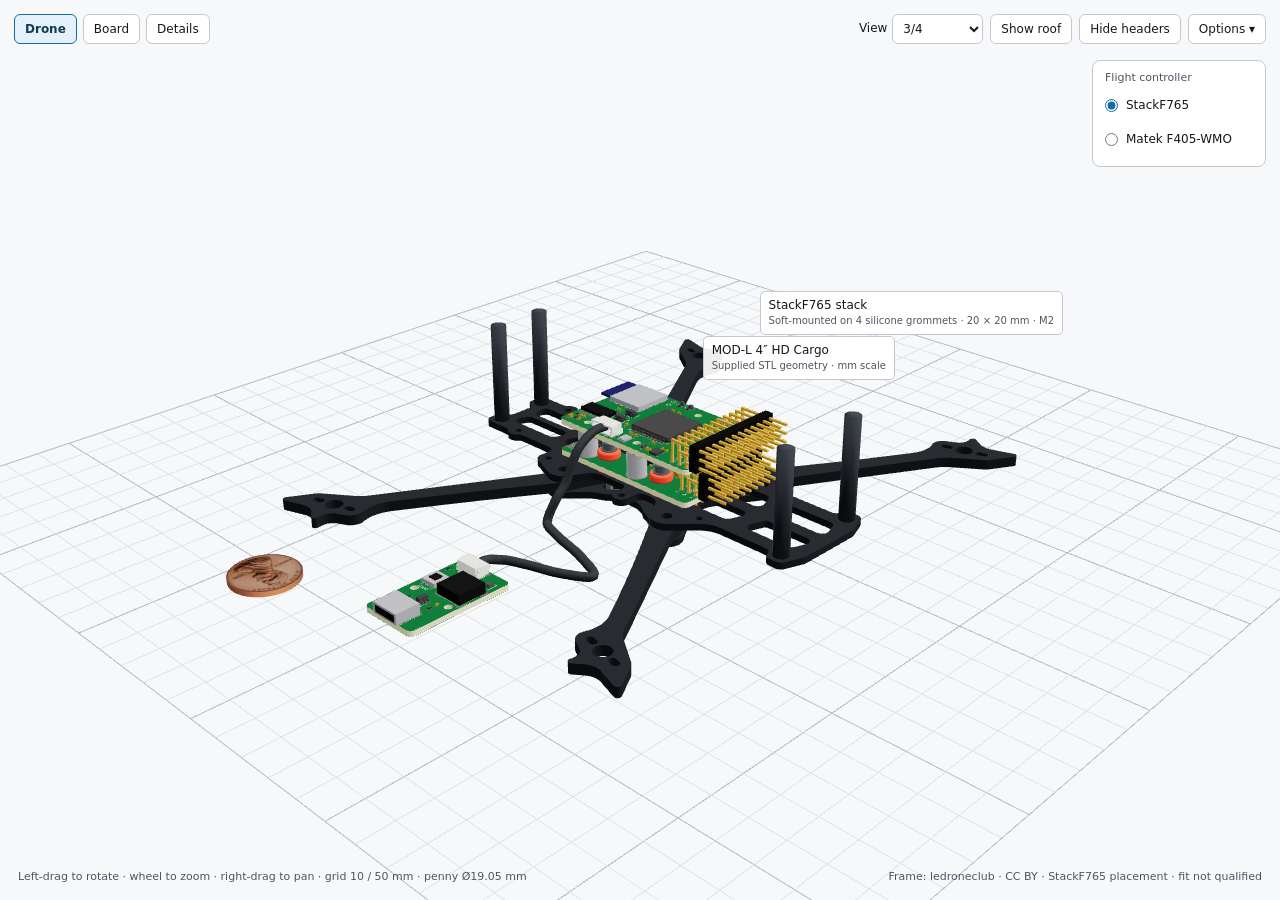
==== commit 86b4d874: "Drone view: leave out the frame's two middle standoffs; refresh board models and service cable pin o" ====
--- a/fc/index.html
+++ b/fc/index.html
@@ -4,7 +4,7 @@
 :root{--bg:#f7f8f9;--fg:#15181c;--muted:#4e5661;--panel:rgba(255,255,255,.92);--line:#c3c8cf}*{box-sizing:border-box}html,body{margin:0;height:100%;overflow:hidden;background:var(--bg);color:var(--fg);font:14px/1.45 system-ui,sans-serif}canvas{display:block}aside{position:absolute;left:18px;top:18px;width:300px;background:var(--panel);border:1px solid var(--line);border-radius:8px;padding:15px;z-index:2}h1{font-size:17px;line-height:1.25;margin:0 0 9px}p{margin:8px 0;color:var(--muted);font-size:12px}.key{font-size:12px;padding:8px 0;border-top:1px solid var(--line)}.badge{display:inline-block;font-size:10px;text-transform:uppercase;letter-spacing:.08em;background:#e6edf5;color:#29425b;padding:3px 7px;border-radius:4px;margin-bottom:9px}.dot{display:inline-block;width:10px;height:10px;border-radius:2px;margin-right:6px}.dark{background:#24272d}.green{background:#086b32}nav{position:absolute;right:18px;top:18px;display:flex;gap:6px;z-index:3;flex-wrap:wrap;justify-content:flex-end}button,a{font:12px system-ui;color:var(--fg);background:var(--panel);border:1px solid var(--line);padding:7px 10px;border-radius:6px;text-decoration:none;cursor:pointer}button:hover,a:hover{border-color:#65778c}footer{position:absolute;bottom:15px;left:18px;right:18px;font-size:11px;color:var(--muted);display:flex;justify-content:space-between;pointer-events:none}.label{position:absolute;padding:5px 8px;border:1px solid var(--line);border-radius:5px;background:var(--panel);font-size:12px;pointer-events:none;white-space:nowrap}.label small{display:block;font-size:10px;color:var(--muted)}#error{color:#a13d21} @media(max-width:850px){aside{width:250px;top:auto;bottom:45px;padding:10px;max-height:180px;overflow:auto}nav{left:10px;right:10px;top:10px}h1{font-size:14px}.label{display:none}footer{font-size:9px;gap:8px}}
 body #legend{max-height:min(460px,calc(100vh - 170px));overflow:auto}@media(max-width:850px){body #legend{top:132px;max-height:min(275px,calc(100vh - 330px));overflow:auto}}#fcOptions{position:fixed;right:14px;top:60px;z-index:5;min-width:174px;background:var(--panel);color:var(--fg);border:1px solid var(--line);border-radius:8px;padding:9px 12px;backdrop-filter:blur(4px)}.fc-selection{border:0;margin:0;padding:0;min-width:0}.fc-selection legend{color:var(--muted);font-size:11px;margin:0 0 3px;padding:0}.fc-selection label{display:flex;align-items:center;gap:8px;min-height:34px;font-size:12px;white-space:nowrap;cursor:pointer}.fc-selection input{margin:0;accent-color:#176ba5}.fc-selection label:focus-within{outline:2px solid #176ba5;outline-offset:2px;border-radius:3px}@media(max-width:850px){#fcOptions{top:104px;right:14px;min-width:166px;padding:8px 10px}.fc-selection label{min-height:36px}}.viewer-controls button:disabled{opacity:.55;cursor:default}#legend [hidden]{display:none!important}aside a.inline{font:inherit;color:inherit;background:none;border:0;padding:0;border-radius:0;text-decoration:underline}
 </style><link href="assets/pin-table.css" rel="stylesheet"/><link href="assets/controls.css" rel="stylesheet"/></head><body>
-<aside hidden="" id="legend"><span class="badge">Provisional placement study</span><h1 id="selectedTitle">StackF765<br/>MOD-L 4″ HD Cargo</h1><p id="selectedIntro">Actual supplied frame meshes and StackF765 board placement. Frame, main flight-controller stack and its service board only.</p><div class="key"><span class="dot dark"></span><b>MOD-L HD Cargo</b><br/>4″ regular arms · Cargo top/bottom · cross plate<br/>30 mm frame standoffs.<br/>Frame design: MOD-L by ledroneclub, <a class="inline" href="https://www.thingiverse.com/thing:4295478" rel="noopener" target="_blank">Thingiverse thing 4295478</a>, licensed Creative Commons Attribution (CC BY).</div><div class="key" id="newFCDetails">StackF765: STM32F765VIT6 flight controller, ArduPilot board name StackF765, 2S–3S, 50 A. Upper (flight controller) and Lower (power) boards: 31.5 × 48 mm on 8.0 mm standoffs; Upper top surface 9.6 mm above the Lower’s. Rev B. Soft-mounted, Matek style: a silicone grommet is pressed into each of the Lower board’s four 4 mm holes (20 × 20 mm pattern) and an M2 screw with a washer goes through each grommet into the frame, so the Lower board floats on rubber 2.5 mm above the plate. The Upper board is not fastened to the frame; it sits on the Lower board’s three standoffs. Interboard connectors: Samtec SFMC-110-02-L-D (Lower J1) / FTSH-110-04-L-DV (Upper J3); standoffs Sinhoo SMTSO2080CTJ, 8 mm. Upper J1 is a 3×12 and Lower J2 a 3×9 right-angle header, bodies overhanging the front edge. Service board (USB / buzzer / boot) is on a 100 mm cable and can be mounted anywhere on the airframe; shown loose. It is 18 × 32 mm; the cable is six-wire JST-SH.</div><div class="key" id="mountKey"><span class="dot" style="background:#e4472b;border-radius:50%"></span><b>Rubber grommet mounting</b><br/>Four silicone grommets in the Lower board’s 4 mm holes · 20 × 20 mm · M2 screws into the frame. View “Mounting” shows them side-on.</div><p id="roofNote">Roof hidden to show the FC on its four silicone grommets; frame posts are 30 mm.</p><p id="newFCFit">KiCad board models with standard dark-green display solder mask, black headers and gold pins applied as display materials. No synthetic pad solids, overlaid board textures or altered board geometry. The orange silicone grommets (generic “M3 to M2” type: 4 mm waist, 6.6 mm flanges, 6.6 mm tall), washers and M2 screws are nominal illustrations, as is the cable route to the loose service board, which lies on the ground grid beside the frame and is not fixed to it. No motors, ESC, battery or other wiring. Design verified by rule checks; no hardware built yet.</p><div hidden="" id="matekDetails"><div class="key"><b>Matek F405-WMO</b><br/>22 × 32 mm boards · reference 3D reconstruction<br/>1 mm adhesive mount at the same FC site.</div><p>Manufacturer photographs supply component appearance. Stack height and adhesive fit are reference estimates; this is not manufacturer CAD or a qualified mount. Headers are not fitted in this reference assembly.</p><p><a href="https://www.mateksys.com/?portfolio=f405-wmo" rel="noopener" target="_blank">Matek documentation and pinout</a></p></div><p id="error"></p><a href="#current-geometry-details">Design notes</a><section aria-label="Connector pin reference" data-fc-pin-table="" id="newFCPins"></section><details id="current-geometry-details"><summary>Current geometry and display limits</summary><p>Boards are the GLB models KiCad exports from the design files, placed by rigid transforms only: Lower PCB 2.5–4.1 mm above the bottom plate on the lower flanges of its grommets, 8.0 mm standoffs, 31.5 × 48 mm outlines. Colours are display materials, not a fabrication finish. Header visibility toggles the Upper J1 and Lower J2 header models; the interboard connector stays visible. The silicone grommets, M2 screws and cable are simple drawn shapes, not CAD; frame-side nuts are not drawn. The Matek option is a separate historical photo-derived reference.</p><p>Renders generated from the KiCad design files at <a class="inline" href="https://github.com/PeterJBurke/stackf765" rel="noopener">github.com/PeterJBurke/stackf765</a>.</p><p><a class="inline" href="../CREDITS.txt">Credits and licences</a></p></details></aside>
+<aside hidden="" id="legend"><span class="badge">Provisional placement study</span><h1 id="selectedTitle">StackF765<br/>MOD-L 4″ HD Cargo</h1><p id="selectedIntro">Actual supplied frame meshes and StackF765 board placement. Frame, main flight-controller stack and its service board only.</p><div class="key"><span class="dot dark"></span><b>MOD-L HD Cargo</b><br/>4″ regular arms · Cargo top/bottom · cross plate<br/>30 mm frame standoffs: the four at the nose and tail are shown, the two middle ones (beside the flight controller’s tail end) are left out.<br/>Frame design: MOD-L by ledroneclub, <a class="inline" href="https://www.thingiverse.com/thing:4295478" rel="noopener" target="_blank">Thingiverse thing 4295478</a>, licensed Creative Commons Attribution (CC BY).</div><div class="key" id="newFCDetails">StackF765: STM32F765VIT6 flight controller, ArduPilot board name StackF765, 2S–3S, 50 A. Upper (flight controller) and Lower (power) boards: 31.5 × 48 mm on 8.0 mm standoffs; Upper top surface 9.6 mm above the Lower’s. Rev B. Soft-mounted, Matek style: a silicone grommet is pressed into each of the Lower board’s four 4 mm holes (20 × 20 mm pattern) and an M2 screw with a washer goes through each grommet into the frame, so the Lower board floats on rubber 2.5 mm above the plate. The Upper board is not fastened to the frame; it sits on the Lower board’s three standoffs. Interboard connectors: Samtec SFMC-110-02-L-D (Lower J1) / FTSH-110-04-L-DV (Upper J3); standoffs Sinhoo SMTSO2080CTJ, 8 mm. Upper J1 is a 3×12 and Lower J2 a 3×9 right-angle header, bodies overhanging the front edge. Service board (USB / buzzer / boot) is on a 100 mm cable and can be mounted anywhere on the airframe; shown loose. It is 18 × 32 mm; the cable is six-wire JST-SH.</div><div class="key" id="mountKey"><span class="dot" style="background:#e4472b;border-radius:50%"></span><b>Rubber grommet mounting</b><br/>Four silicone grommets in the Lower board’s 4 mm holes · 20 × 20 mm · M2 screws into the frame. View “Mounting” shows them side-on.</div><p id="roofNote">Roof hidden to show the FC on its four silicone grommets; frame posts are 30 mm.</p><p id="newFCFit">KiCad board models with standard dark-green display solder mask, black headers and gold pins applied as display materials. No synthetic pad solids, overlaid board textures or altered board geometry. The orange silicone grommets (generic “M3 to M2” type: 4 mm waist, 6.6 mm flanges, 6.6 mm tall), washers and M2 screws are nominal illustrations, as is the cable route to the loose service board, which lies on the ground grid beside the frame and is not fixed to it. No motors, ESC, battery or other wiring. Design verified by rule checks; no hardware built yet.</p><div hidden="" id="matekDetails"><div class="key"><b>Matek F405-WMO</b><br/>22 × 32 mm boards · reference 3D reconstruction<br/>1 mm adhesive mount at the same FC site.</div><p>Manufacturer photographs supply component appearance. Stack height and adhesive fit are reference estimates; this is not manufacturer CAD or a qualified mount. Headers are not fitted in this reference assembly.</p><p><a href="https://www.mateksys.com/?portfolio=f405-wmo" rel="noopener" target="_blank">Matek documentation and pinout</a></p></div><p id="error"></p><a href="#current-geometry-details">Design notes</a><section aria-label="Connector pin reference" data-fc-pin-table="" id="newFCPins"></section><details id="current-geometry-details"><summary>Current geometry and display limits</summary><p>Boards are the GLB models KiCad exports from the design files, placed by rigid transforms only: Lower PCB 2.5–4.1 mm above the bottom plate on the lower flanges of its grommets, 8.0 mm standoffs, 31.5 × 48 mm outlines. Colours are display materials, not a fabrication finish. Header visibility toggles the Upper J1 and Lower J2 header models; the interboard connector stays visible. The silicone grommets, M2 screws and cable are simple drawn shapes, not CAD; frame-side nuts are not drawn. The Matek option is a separate historical photo-derived reference.</p><p>Renders generated from the KiCad design files at <a class="inline" href="https://github.com/PeterJBurke/stackf765" rel="noopener">github.com/PeterJBurke/stackf765</a>.</p><p><a class="inline" href="../CREDITS.txt">Credits and licences</a></p></details></aside>
 <div class="page-links"><a aria-current="page" href="./">Drone</a><a href="board.html">Board</a><button id="droneDetails">Details</button></div><nav aria-label="Drone controls" class="viewer-controls"><label>View <select id="droneView"><option value="iso">3/4</option><option value="top">Top</option><option value="side">Side</option><option value="detail">FC detail</option><option value="mount">Mounting</option></select></label><button id="roof">Show roof</button><button aria-label="Hide DuPont headers" id="headers" title="Hide DuPont pin headers">Hide headers</button><details class="options"><summary>Options</summary><div><button id="theme">Dark / light</button><button id="labels">Labels</button></div></details></nav><div hidden=""><button id="iso"></button><button id="top"></button><button id="side"></button><button id="detail"></button><button id="mount"></button></div>
 <section aria-label="Flight controller selection" id="fcOptions"><fieldset class="fc-selection"><legend>Flight controller</legend><label><input checked="" name="droneFC" type="radio" value="ours"/>StackF765</label><label><input name="droneFC" type="radio" value="matek"/>Matek F405-WMO</label></fieldset></section>
 <div class="label" id="fcLabel">StackF765 stack<small>Soft-mounted on 4 silicone grommets · 20 × 20 mm · M2</small></div><div class="label" id="grommetLabel">Silicone grommet × 4<small>4 mm hole in the Lower board · M2 screw into the frame</small></div><div class="label" id="frameLabel">MOD-L 4″ HD Cargo<small>Supplied STL geometry · mm scale</small></div>
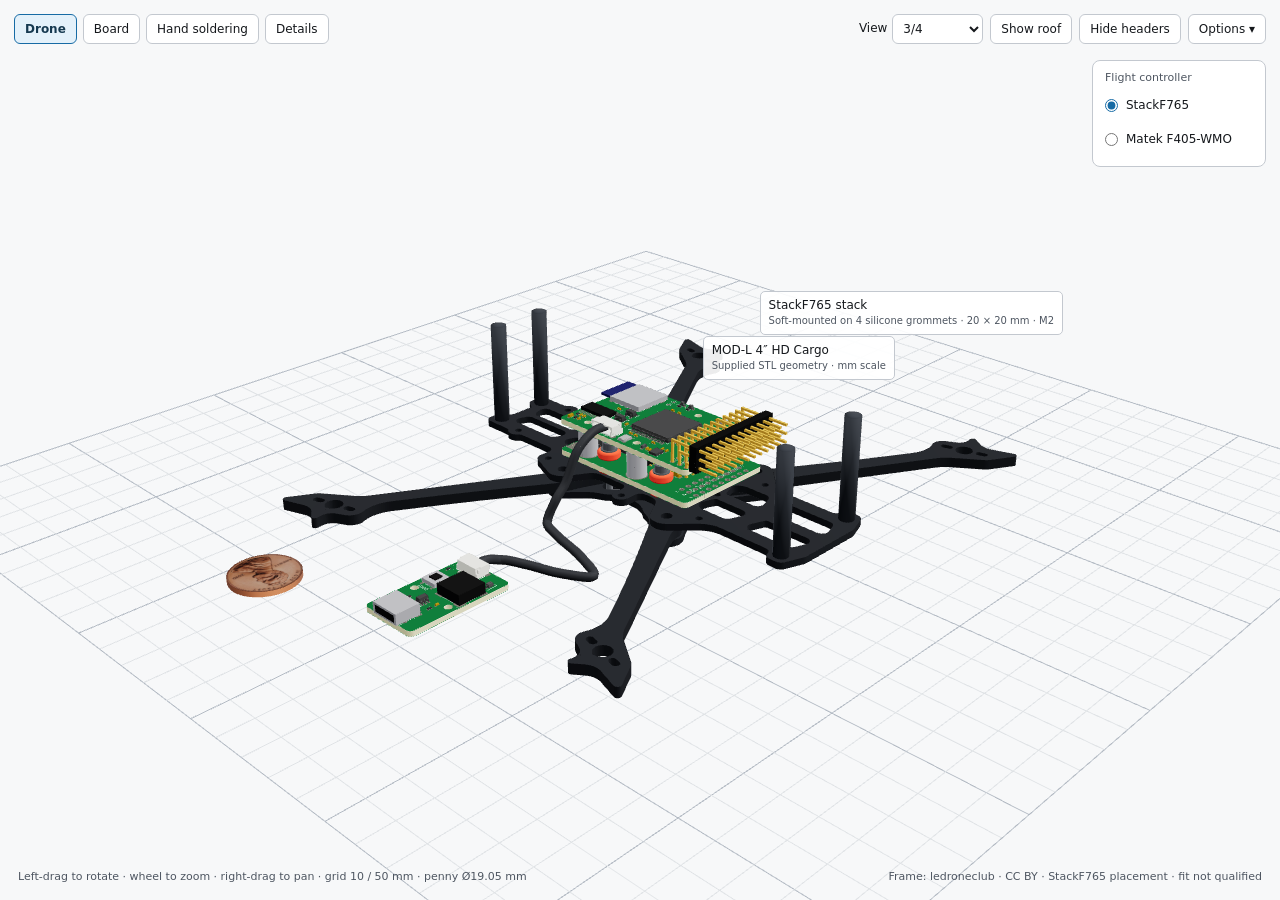
==== commit fd270dd4: "Add a Hand soldering instructions page, linked from the Drone and Board pages Co-Authored-By: Claude" ====
--- a/fc/index.html
+++ b/fc/index.html
@@ -5,7 +5,7 @@
 body #legend{max-height:min(460px,calc(100vh - 170px));overflow:auto}@media(max-width:850px){body #legend{top:132px;max-height:min(275px,calc(100vh - 330px));overflow:auto}}#fcOptions{position:fixed;right:14px;top:60px;z-index:5;min-width:174px;background:var(--panel);color:var(--fg);border:1px solid var(--line);border-radius:8px;padding:9px 12px;backdrop-filter:blur(4px)}.fc-selection{border:0;margin:0;padding:0;min-width:0}.fc-selection legend{color:var(--muted);font-size:11px;margin:0 0 3px;padding:0}.fc-selection label{display:flex;align-items:center;gap:8px;min-height:34px;font-size:12px;white-space:nowrap;cursor:pointer}.fc-selection input{margin:0;accent-color:#176ba5}.fc-selection label:focus-within{outline:2px solid #176ba5;outline-offset:2px;border-radius:3px}@media(max-width:850px){#fcOptions{top:104px;right:14px;min-width:166px;padding:8px 10px}.fc-selection label{min-height:36px}}.viewer-controls button:disabled{opacity:.55;cursor:default}#legend [hidden]{display:none!important}aside a.inline{font:inherit;color:inherit;background:none;border:0;padding:0;border-radius:0;text-decoration:underline}
 </style><link href="assets/pin-table.css" rel="stylesheet"/><link href="assets/controls.css" rel="stylesheet"/></head><body>
 <aside hidden="" id="legend"><span class="badge">Provisional placement study</span><h1 id="selectedTitle">StackF765<br/>MOD-L 4″ HD Cargo</h1><p id="selectedIntro">Actual supplied frame meshes and StackF765 board placement. Frame, main flight-controller stack and its service board only.</p><div class="key"><span class="dot dark"></span><b>MOD-L HD Cargo</b><br/>4″ regular arms · Cargo top/bottom · cross plate<br/>30 mm frame standoffs: the four at the nose and tail are shown, the two middle ones (beside the flight controller’s tail end) are left out.<br/>Frame design: MOD-L by ledroneclub, <a class="inline" href="https://www.thingiverse.com/thing:4295478" rel="noopener" target="_blank">Thingiverse thing 4295478</a>, licensed Creative Commons Attribution (CC BY).</div><div class="key" id="newFCDetails">StackF765: STM32F765VIT6 flight controller, ArduPilot board name StackF765, 2S–3S, 50 A. Upper (flight controller) and Lower (power) boards: 31.5 × 48 mm on 8.0 mm standoffs; Upper top surface 9.6 mm above the Lower’s. Rev B. Soft-mounted, Matek style: a silicone grommet is pressed into each of the Lower board’s four 4 mm holes (20 × 20 mm pattern) and an M2 screw with a washer goes through each grommet into the frame, so the Lower board floats on rubber 2.5 mm above the plate. The Upper board is not fastened to the frame; it sits on the Lower board’s three standoffs. Interboard connectors: Samtec SFMC-110-02-L-D (Lower J1) / FTSH-110-04-L-DV (Upper J3); standoffs Sinhoo SMTSO2080CTJ, 8 mm. Upper J1 is a 3×12 and Lower J2 a 3×9 right-angle header, bodies overhanging the front edge. Service board (USB / buzzer / boot) is on a 100 mm cable and can be mounted anywhere on the airframe; shown loose. It is 18 × 32 mm; the cable is six-wire JST-SH.</div><div class="key" id="mountKey"><span class="dot" style="background:#e4472b;border-radius:50%"></span><b>Rubber grommet mounting</b><br/>Four silicone grommets in the Lower board’s 4 mm holes · 20 × 20 mm · M2 screws into the frame. View “Mounting” shows them side-on.</div><p id="roofNote">Roof hidden to show the FC on its four silicone grommets; frame posts are 30 mm.</p><p id="newFCFit">KiCad board models with standard dark-green display solder mask, black headers and gold pins applied as display materials. No synthetic pad solids, overlaid board textures or altered board geometry. The orange silicone grommets (generic “M3 to M2” type: 4 mm waist, 6.6 mm flanges, 6.6 mm tall), washers and M2 screws are nominal illustrations, as is the cable route to the loose service board, which lies on the ground grid beside the frame and is not fixed to it. No motors, ESC, battery or other wiring. Design verified by rule checks; no hardware built yet.</p><div hidden="" id="matekDetails"><div class="key"><b>Matek F405-WMO</b><br/>22 × 32 mm boards · reference 3D reconstruction<br/>1 mm adhesive mount at the same FC site.</div><p>Manufacturer photographs supply component appearance. Stack height and adhesive fit are reference estimates; this is not manufacturer CAD or a qualified mount. Headers are not fitted in this reference assembly.</p><p><a href="https://www.mateksys.com/?portfolio=f405-wmo" rel="noopener" target="_blank">Matek documentation and pinout</a></p></div><p id="error"></p><a href="#current-geometry-details">Design notes</a><section aria-label="Connector pin reference" data-fc-pin-table="" id="newFCPins"></section><details id="current-geometry-details"><summary>Current geometry and display limits</summary><p>Boards are the GLB models KiCad exports from the design files, placed by rigid transforms only: Lower PCB 2.5–4.1 mm above the bottom plate on the lower flanges of its grommets, 8.0 mm standoffs, 31.5 × 48 mm outlines. Colours are display materials, not a fabrication finish. Header visibility toggles the Upper J1 and Lower J2 header models; the interboard connector stays visible. The silicone grommets, M2 screws and cable are simple drawn shapes, not CAD; frame-side nuts are not drawn. The Matek option is a separate historical photo-derived reference.</p><p>Renders generated from the KiCad design files at <a class="inline" href="https://github.com/PeterJBurke/stackf765" rel="noopener">github.com/PeterJBurke/stackf765</a>.</p><p><a class="inline" href="../CREDITS.txt">Credits and licences</a></p></details></aside>
-<div class="page-links"><a aria-current="page" href="./">Drone</a><a href="board.html">Board</a><button id="droneDetails">Details</button></div><nav aria-label="Drone controls" class="viewer-controls"><label>View <select id="droneView"><option value="iso">3/4</option><option value="top">Top</option><option value="side">Side</option><option value="detail">FC detail</option><option value="mount">Mounting</option></select></label><button id="roof">Show roof</button><button aria-label="Hide DuPont headers" id="headers" title="Hide DuPont pin headers">Hide headers</button><details class="options"><summary>Options</summary><div><button id="theme">Dark / light</button><button id="labels">Labels</button></div></details></nav><div hidden=""><button id="iso"></button><button id="top"></button><button id="side"></button><button id="detail"></button><button id="mount"></button></div>
+<div class="page-links"><a aria-current="page" href="./">Drone</a><a href="board.html">Board</a><a href="handsolder.html">Hand soldering</a><button id="droneDetails">Details</button></div><nav aria-label="Drone controls" class="viewer-controls"><label>View <select id="droneView"><option value="iso">3/4</option><option value="top">Top</option><option value="side">Side</option><option value="detail">FC detail</option><option value="mount">Mounting</option></select></label><button id="roof">Show roof</button><button aria-label="Hide DuPont headers" id="headers" title="Hide DuPont pin headers">Hide headers</button><details class="options"><summary>Options</summary><div><button id="theme">Dark / light</button><button id="labels">Labels</button></div></details></nav><div hidden=""><button id="iso"></button><button id="top"></button><button id="side"></button><button id="detail"></button><button id="mount"></button></div>
 <section aria-label="Flight controller selection" id="fcOptions"><fieldset class="fc-selection"><legend>Flight controller</legend><label><input checked="" name="droneFC" type="radio" value="ours"/>StackF765</label><label><input name="droneFC" type="radio" value="matek"/>Matek F405-WMO</label></fieldset></section>
 <div class="label" id="fcLabel">StackF765 stack<small>Soft-mounted on 4 silicone grommets · 20 × 20 mm · M2</small></div><div class="label" id="grommetLabel">Silicone grommet × 4<small>4 mm hole in the Lower board · M2 screw into the frame</small></div><div class="label" id="frameLabel">MOD-L 4″ HD Cargo<small>Supplied STL geometry · mm scale</small></div>
 <footer><span>Left-drag to rotate · wheel to zoom · right-drag to pan · grid 10 / 50 mm · penny Ø19.05 mm</span><span id="renderStatus">Frame: ledroneclub · CC BY · StackF765 placement · fit not qualified</span></footer>
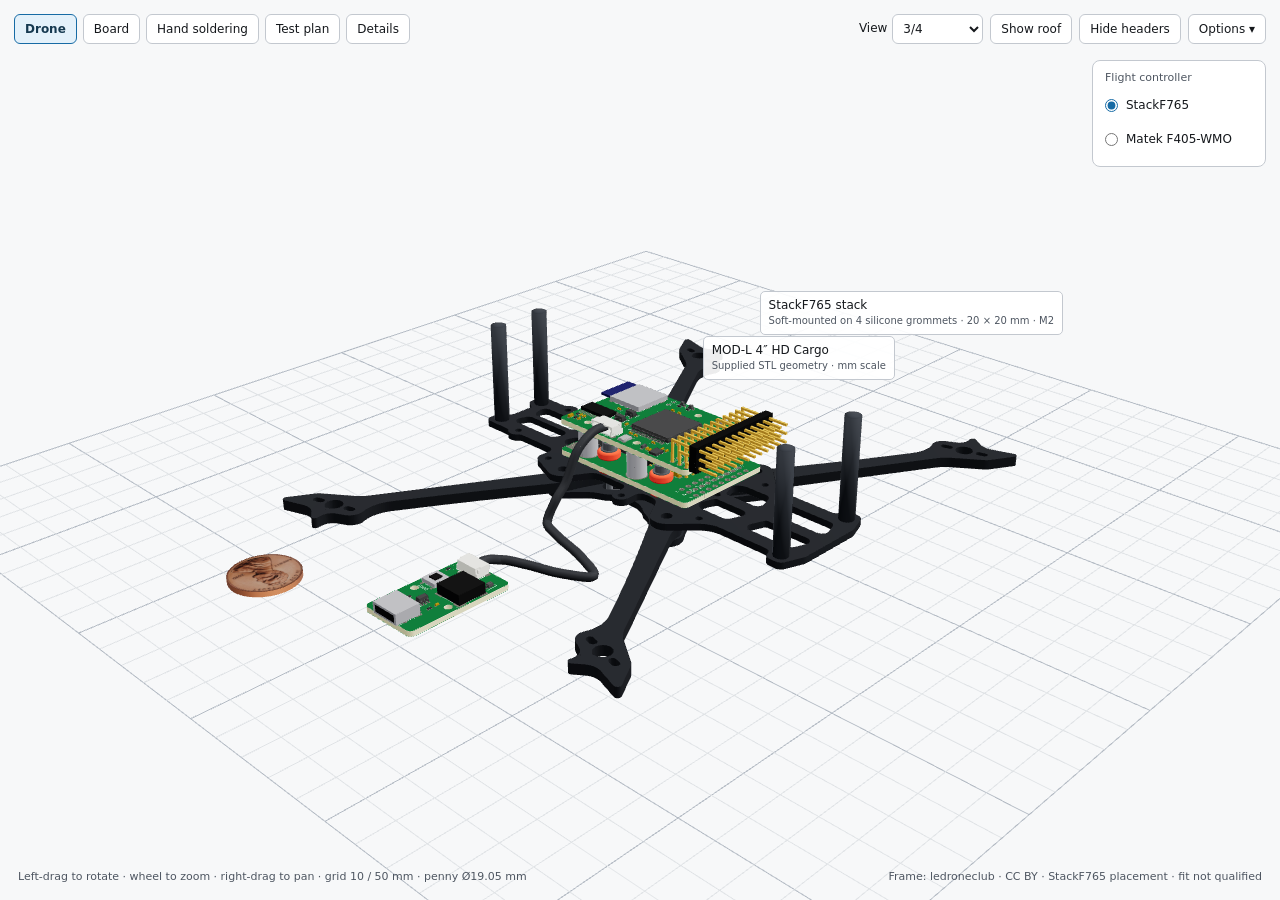
==== commit d9579fb1: "Add a Test plan page (pre-fabrication verification plan), linked from the Drone, Board and Hand sold" ====
--- a/fc/index.html
+++ b/fc/index.html
@@ -4,8 +4,8 @@
 :root{--bg:#f7f8f9;--fg:#15181c;--muted:#4e5661;--panel:rgba(255,255,255,.92);--line:#c3c8cf}*{box-sizing:border-box}html,body{margin:0;height:100%;overflow:hidden;background:var(--bg);color:var(--fg);font:14px/1.45 system-ui,sans-serif}canvas{display:block}aside{position:absolute;left:18px;top:18px;width:300px;background:var(--panel);border:1px solid var(--line);border-radius:8px;padding:15px;z-index:2}h1{font-size:17px;line-height:1.25;margin:0 0 9px}p{margin:8px 0;color:var(--muted);font-size:12px}.key{font-size:12px;padding:8px 0;border-top:1px solid var(--line)}.badge{display:inline-block;font-size:10px;text-transform:uppercase;letter-spacing:.08em;background:#e6edf5;color:#29425b;padding:3px 7px;border-radius:4px;margin-bottom:9px}.dot{display:inline-block;width:10px;height:10px;border-radius:2px;margin-right:6px}.dark{background:#24272d}.green{background:#086b32}nav{position:absolute;right:18px;top:18px;display:flex;gap:6px;z-index:3;flex-wrap:wrap;justify-content:flex-end}button,a{font:12px system-ui;color:var(--fg);background:var(--panel);border:1px solid var(--line);padding:7px 10px;border-radius:6px;text-decoration:none;cursor:pointer}button:hover,a:hover{border-color:#65778c}footer{position:absolute;bottom:15px;left:18px;right:18px;font-size:11px;color:var(--muted);display:flex;justify-content:space-between;pointer-events:none}.label{position:absolute;padding:5px 8px;border:1px solid var(--line);border-radius:5px;background:var(--panel);font-size:12px;pointer-events:none;white-space:nowrap}.label small{display:block;font-size:10px;color:var(--muted)}#error{color:#a13d21} @media(max-width:850px){aside{width:250px;top:auto;bottom:45px;padding:10px;max-height:180px;overflow:auto}nav{left:10px;right:10px;top:10px}h1{font-size:14px}.label{display:none}footer{font-size:9px;gap:8px}}
 body #legend{max-height:min(460px,calc(100vh - 170px));overflow:auto}@media(max-width:850px){body #legend{top:132px;max-height:min(275px,calc(100vh - 330px));overflow:auto}}#fcOptions{position:fixed;right:14px;top:60px;z-index:5;min-width:174px;background:var(--panel);color:var(--fg);border:1px solid var(--line);border-radius:8px;padding:9px 12px;backdrop-filter:blur(4px)}.fc-selection{border:0;margin:0;padding:0;min-width:0}.fc-selection legend{color:var(--muted);font-size:11px;margin:0 0 3px;padding:0}.fc-selection label{display:flex;align-items:center;gap:8px;min-height:34px;font-size:12px;white-space:nowrap;cursor:pointer}.fc-selection input{margin:0;accent-color:#176ba5}.fc-selection label:focus-within{outline:2px solid #176ba5;outline-offset:2px;border-radius:3px}@media(max-width:850px){#fcOptions{top:104px;right:14px;min-width:166px;padding:8px 10px}.fc-selection label{min-height:36px}}.viewer-controls button:disabled{opacity:.55;cursor:default}#legend [hidden]{display:none!important}aside a.inline{font:inherit;color:inherit;background:none;border:0;padding:0;border-radius:0;text-decoration:underline}
 </style><link href="assets/pin-table.css" rel="stylesheet"/><link href="assets/controls.css" rel="stylesheet"/></head><body>
-<aside hidden="" id="legend"><span class="badge">Provisional placement study</span><h1 id="selectedTitle">StackF765<br/>MOD-L 4″ HD Cargo</h1><p id="selectedIntro">Actual supplied frame meshes and StackF765 board placement. Frame, main flight-controller stack and its service board only.</p><div class="key"><span class="dot dark"></span><b>MOD-L HD Cargo</b><br/>4″ regular arms · Cargo top/bottom · cross plate<br/>30 mm frame standoffs: the four at the nose and tail are shown, the two middle ones (beside the flight controller’s tail end) are left out.<br/>Frame design: MOD-L by ledroneclub, <a class="inline" href="https://www.thingiverse.com/thing:4295478" rel="noopener" target="_blank">Thingiverse thing 4295478</a>, licensed Creative Commons Attribution (CC BY).</div><div class="key" id="newFCDetails">StackF765: STM32F765VIT6 flight controller, ArduPilot board name StackF765, 2S–3S, 50 A. Upper (flight controller) and Lower (power) boards: 31.5 × 48 mm on 8.0 mm standoffs; Upper top surface 9.6 mm above the Lower’s. Rev B. Soft-mounted, Matek style: a silicone grommet is pressed into each of the Lower board’s four 4 mm holes (20 × 20 mm pattern) and an M2 screw with a washer goes through each grommet into the frame, so the Lower board floats on rubber 2.5 mm above the plate. The Upper board is not fastened to the frame; it sits on the Lower board’s three standoffs. Interboard connectors: Samtec SFMC-110-02-L-D (Lower J1) / FTSH-110-04-L-DV (Upper J3); standoffs Sinhoo SMTSO2080CTJ, 8 mm. Upper J1 is a 3×12 and Lower J2 a 3×9 right-angle header, bodies overhanging the front edge. Service board (USB / buzzer / boot) is on a 100 mm cable and can be mounted anywhere on the airframe; shown loose. It is 18 × 32 mm; the cable is six-wire JST-SH.</div><div class="key" id="mountKey"><span class="dot" style="background:#e4472b;border-radius:50%"></span><b>Rubber grommet mounting</b><br/>Four silicone grommets in the Lower board’s 4 mm holes · 20 × 20 mm · M2 screws into the frame. View “Mounting” shows them side-on.</div><p id="roofNote">Roof hidden to show the FC on its four silicone grommets; frame posts are 30 mm.</p><p id="newFCFit">KiCad board models with standard dark-green display solder mask, black headers and gold pins applied as display materials. No synthetic pad solids, overlaid board textures or altered board geometry. The orange silicone grommets (generic “M3 to M2” type: 4 mm waist, 6.6 mm flanges, 6.6 mm tall), washers and M2 screws are nominal illustrations, as is the cable route to the loose service board, which lies on the ground grid beside the frame and is not fixed to it. No motors, ESC, battery or other wiring. Design verified by rule checks; no hardware built yet.</p><div hidden="" id="matekDetails"><div class="key"><b>Matek F405-WMO</b><br/>22 × 32 mm boards · reference 3D reconstruction<br/>1 mm adhesive mount at the same FC site.</div><p>Manufacturer photographs supply component appearance. Stack height and adhesive fit are reference estimates; this is not manufacturer CAD or a qualified mount. Headers are not fitted in this reference assembly.</p><p><a href="https://www.mateksys.com/?portfolio=f405-wmo" rel="noopener" target="_blank">Matek documentation and pinout</a></p></div><p id="error"></p><a href="#current-geometry-details">Design notes</a><section aria-label="Connector pin reference" data-fc-pin-table="" id="newFCPins"></section><details id="current-geometry-details"><summary>Current geometry and display limits</summary><p>Boards are the GLB models KiCad exports from the design files, placed by rigid transforms only: Lower PCB 2.5–4.1 mm above the bottom plate on the lower flanges of its grommets, 8.0 mm standoffs, 31.5 × 48 mm outlines. Colours are display materials, not a fabrication finish. Header visibility toggles the Upper J1 and Lower J2 header models; the interboard connector stays visible. The silicone grommets, M2 screws and cable are simple drawn shapes, not CAD; frame-side nuts are not drawn. The Matek option is a separate historical photo-derived reference.</p><p>Renders generated from the KiCad design files at <a class="inline" href="https://github.com/PeterJBurke/stackf765" rel="noopener">github.com/PeterJBurke/stackf765</a>.</p><p><a class="inline" href="../CREDITS.txt">Credits and licences</a></p></details></aside>
-<div class="page-links"><a aria-current="page" href="./">Drone</a><a href="board.html">Board</a><a href="handsolder.html">Hand soldering</a><button id="droneDetails">Details</button></div><nav aria-label="Drone controls" class="viewer-controls"><label>View <select id="droneView"><option value="iso">3/4</option><option value="top">Top</option><option value="side">Side</option><option value="detail">FC detail</option><option value="mount">Mounting</option></select></label><button id="roof">Show roof</button><button aria-label="Hide DuPont headers" id="headers" title="Hide DuPont pin headers">Hide headers</button><details class="options"><summary>Options</summary><div><button id="theme">Dark / light</button><button id="labels">Labels</button></div></details></nav><div hidden=""><button id="iso"></button><button id="top"></button><button id="side"></button><button id="detail"></button><button id="mount"></button></div>
+<aside hidden="" id="legend"><span class="badge">Provisional placement study</span><h1 id="selectedTitle">StackF765<br/>MOD-L 4″ HD Cargo</h1><p id="selectedIntro">Actual supplied frame meshes and StackF765 board placement. Frame, main flight-controller stack and its service board only.</p><div class="key"><span class="dot dark"></span><b>MOD-L HD Cargo</b><br/>4″ regular arms · Cargo top/bottom · cross plate<br/>30 mm frame standoffs: the four at the nose and tail are shown, the two middle ones (beside the flight controller’s tail end) are left out.<br/>Frame design: MOD-L by ledroneclub, <a class="inline" href="https://www.thingiverse.com/thing:4295478" rel="noopener" target="_blank">Thingiverse thing 4295478</a>, licensed Creative Commons Attribution (CC BY).</div><div class="key" id="newFCDetails">StackF765: STM32F765VIT6 flight controller, ArduPilot board name StackF765, 2S–3S, 50 A. Upper (flight controller) and Lower (power) boards: 31.5 × 48 mm on 8.0 mm standoffs; Upper top surface 9.6 mm above the Lower’s. Rev B. Soft-mounted, Matek style: a silicone grommet is pressed into each of the Lower board’s four 4 mm holes (20 × 20 mm pattern) and an M2 screw with a washer goes through each grommet into the frame, so the Lower board floats on rubber 2.5 mm above the plate. The Upper board is not fastened to the frame; it sits on the Lower board’s three standoffs. Interboard connectors, fitted by JLCPCB: Samtec SFMC-110-02-L-D-K-TR (Lower J1) / FTSH-110-04-F-DV-TR (Upper J3); standoffs Sinhoo SMTSO2080CTJ, 8 mm. Upper J1 is a 3×12 right-angle header, body overhanging the front edge; it is the only hand-soldered part. Lower J2 is 3×9 labelled solder holes with no header: wires are soldered straight in. Service board (USB / buzzer / boot) is on a 100 mm cable and can be mounted anywhere on the airframe; shown loose. It is 18 × 32 mm; the cable is six-wire JST-SH.</div><div class="key" id="mountKey"><span class="dot" style="background:#e4472b;border-radius:50%"></span><b>Rubber grommet mounting</b><br/>Four silicone grommets in the Lower board’s 4 mm holes · 20 × 20 mm · M2 screws into the frame. View “Mounting” shows them side-on.</div><p id="roofNote">Roof hidden to show the FC on its four silicone grommets; frame posts are 30 mm.</p><p id="newFCFit">KiCad board models with standard dark-green display solder mask, black headers and gold pins applied as display materials. No synthetic pad solids, overlaid board textures or altered board geometry. The orange silicone grommets (generic “M3 to M2” type: 4 mm waist, 6.6 mm flanges, 6.6 mm tall), washers and M2 screws are nominal illustrations, as is the cable route to the loose service board, which lies on the ground grid beside the frame and is not fixed to it. No motors, ESC, battery or other wiring. Design verified by rule checks; no hardware built yet.</p><div hidden="" id="matekDetails"><div class="key"><b>Matek F405-WMO</b><br/>22 × 32 mm boards · reference 3D reconstruction<br/>1 mm adhesive mount at the same FC site.</div><p>Manufacturer photographs supply component appearance. Stack height and adhesive fit are reference estimates; this is not manufacturer CAD or a qualified mount. Headers are not fitted in this reference assembly.</p><p><a href="https://www.mateksys.com/?portfolio=f405-wmo" rel="noopener" target="_blank">Matek documentation and pinout</a></p></div><p id="error"></p><a href="#current-geometry-details">Design notes</a><section aria-label="Connector pin reference" data-fc-pin-table="" id="newFCPins"></section><details id="current-geometry-details"><summary>Current geometry and display limits</summary><p>Boards are the GLB models KiCad exports from the design files, placed by rigid transforms only: Lower PCB 2.5–4.1 mm above the bottom plate on the lower flanges of its grommets, 8.0 mm standoffs, 31.5 × 48 mm outlines. Colours are display materials, not a fabrication finish. Header visibility toggles the Upper J1 header model; the interboard connector stays visible. The silicone grommets, M2 screws and cable are simple drawn shapes, not CAD; frame-side nuts are not drawn. The Matek option is a separate historical photo-derived reference.</p><p>Renders generated from the KiCad design files at <a class="inline" href="https://github.com/PeterJBurke/stackf765" rel="noopener">github.com/PeterJBurke/stackf765</a>.</p><p><a class="inline" href="../CREDITS.txt">Credits and licences</a></p></details></aside>
+<div class="page-links"><a aria-current="page" href="./">Drone</a><a href="board.html">Board</a><a href="handsolder.html">Hand soldering</a><a href="testplan.html">Test plan</a><button id="droneDetails">Details</button></div><nav aria-label="Drone controls" class="viewer-controls"><label>View <select id="droneView"><option value="iso">3/4</option><option value="top">Top</option><option value="side">Side</option><option value="detail">FC detail</option><option value="mount">Mounting</option></select></label><button id="roof">Show roof</button><button aria-label="Hide DuPont headers" id="headers" title="Hide DuPont pin headers">Hide headers</button><details class="options"><summary>Options</summary><div><button id="theme">Dark / light</button><button id="labels">Labels</button></div></details></nav><div hidden=""><button id="iso"></button><button id="top"></button><button id="side"></button><button id="detail"></button><button id="mount"></button></div>
 <section aria-label="Flight controller selection" id="fcOptions"><fieldset class="fc-selection"><legend>Flight controller</legend><label><input checked="" name="droneFC" type="radio" value="ours"/>StackF765</label><label><input name="droneFC" type="radio" value="matek"/>Matek F405-WMO</label></fieldset></section>
 <div class="label" id="fcLabel">StackF765 stack<small>Soft-mounted on 4 silicone grommets · 20 × 20 mm · M2</small></div><div class="label" id="grommetLabel">Silicone grommet × 4<small>4 mm hole in the Lower board · M2 screw into the frame</small></div><div class="label" id="frameLabel">MOD-L 4″ HD Cargo<small>Supplied STL geometry · mm scale</small></div>
 <footer><span>Left-drag to rotate · wheel to zoom · right-drag to pan · grid 10 / 50 mm · penny Ø19.05 mm</span><span id="renderStatus">Frame: ledroneclub · CC BY · StackF765 placement · fit not qualified</span></footer>
@@ -28,7 +28,7 @@
 document.getElementById('headers').onclick=()=>{headersVisible=!headersVisible;for(const m of groups.fc.children)if(m.userData.dupontHeader)m.visible=headersVisible;const b=document.getElementById('headers');b.textContent=headersVisible?'Hide headers':'Show headers';b.title=b.getAttribute('aria-label')==='Hide DuPont headers'?'Show DuPont pin headers':'Hide DuPont pin headers';b.setAttribute('aria-label',headersVisible?'Hide DuPont headers':'Show DuPont headers');update()};
 document.getElementById('roof').onclick=()=>{groups.roof.visible=!groups.roof.visible;document.getElementById('roof').textContent=groups.roof.visible?'Hide roof':'Show roof';refreshSelectionText();update()};document.getElementById('theme').onclick=()=>{dark=!dark;setTheme(dark);update()};document.getElementById('labels').onclick=()=>{showLabels=!showLabels;update()};
 let drag=null;renderer.domElement.oncontextmenu=e=>e.preventDefault();renderer.domElement.onpointerdown=e=>{drag={x:e.clientX,y:e.clientY,pan:e.button===2};renderer.domElement.setPointerCapture(e.pointerId)};renderer.domElement.onpointerup=()=>drag=null;renderer.domElement.onpointermove=e=>{if(!drag)return;let dx=e.clientX-drag.x,dy=e.clientY-drag.y;drag.x=e.clientX;drag.y=e.clientY;if(drag.pan){const right=new THREE.Vector3().setFromMatrixColumn(camera.matrixWorld,0),up=new THREE.Vector3().setFromMatrixColumn(camera.matrixWorld,1);target.addScaledVector(right,-dx*radius/innerHeight*.6).addScaledVector(up,dy*radius/innerHeight*.6)}else{theta+=dx*.006;phi=THREE.MathUtils.clamp(phi-dy*.006,.001,Math.PI-.05)}update()};renderer.domElement.addEventListener('wheel',e=>{e.preventDefault();radius=THREE.MathUtils.clamp(radius*Math.exp(e.deltaY*.001),60,1000);update()},{passive:false});window.onresize=()=>{renderer.setSize(innerWidth,innerHeight);const oldAspect=camera.aspect;camera.aspect=innerWidth/innerHeight;radius*=Math.max(1,1/camera.aspect)/Math.max(1,1/oldAspect);camera.updateProjectionMatrix();update()};
-function refreshSelectionText(){const ours=selectedFC==='ours';document.getElementById('selectedTitle').innerHTML=(ours?'StackF765':'Matek F405-WMO')+'<br>MOD-L 4″ HD Cargo';document.getElementById('selectedIntro').textContent=ours?'StackF765 Upper and Lower boards on 8.0 mm standoffs, with the service board on its 100 mm cable; the Lower board is soft-mounted on four silicone grommets (20 × 20 mm, M2 screws).':'Actual supplied frame meshes with the Matek reference 3D assembly at the same FC site.';for(const id of ['newFCDetails','newFCFit','newFCPins','mountKey'])document.getElementById(id).hidden=!ours;document.getElementById('matekDetails').hidden=ours;document.getElementById('fcLabel').innerHTML=ours?'StackF765 stack<small>Soft-mounted on 4 silicone grommets · 20 × 20 mm · M2</small>':'Matek F405-WMO<small>Reference adhesive mounting</small>';document.getElementById('renderStatus').textContent='Frame: ledroneclub · CC BY · '+(ours?'StackF765 placement':'Matek reference reconstruction')+' · fit not qualified';document.getElementById('roofNote').textContent=(groups.roof.visible?'Roof fitted':'Roof hidden')+'; 30 mm frame posts. '+(ours?'StackF765 is soft-mounted on four silicone grommets with M2 screws.':'Matek uses the reference adhesive mounting position.');const b=document.getElementById('headers');b.disabled=!ours;b.textContent=ours?(headersVisible?'Hide headers':'Show headers'):'No headers';b.title=ours?'Toggle the external J1/J2 header models; interboard pair unchanged':'Matek reference assembly has no fitted pin headers';b.setAttribute('aria-label',ours?(headersVisible?'Hide DuPont headers':'Show DuPont headers'):b.title)}
+function refreshSelectionText(){const ours=selectedFC==='ours';document.getElementById('selectedTitle').innerHTML=(ours?'StackF765':'Matek F405-WMO')+'<br>MOD-L 4″ HD Cargo';document.getElementById('selectedIntro').textContent=ours?'StackF765 Upper and Lower boards on 8.0 mm standoffs, with the service board on its 100 mm cable; the Lower board is soft-mounted on four silicone grommets (20 × 20 mm, M2 screws).':'Actual supplied frame meshes with the Matek reference 3D assembly at the same FC site.';for(const id of ['newFCDetails','newFCFit','newFCPins','mountKey'])document.getElementById(id).hidden=!ours;document.getElementById('matekDetails').hidden=ours;document.getElementById('fcLabel').innerHTML=ours?'StackF765 stack<small>Soft-mounted on 4 silicone grommets · 20 × 20 mm · M2</small>':'Matek F405-WMO<small>Reference adhesive mounting</small>';document.getElementById('renderStatus').textContent='Frame: ledroneclub · CC BY · '+(ours?'StackF765 placement':'Matek reference reconstruction')+' · fit not qualified';document.getElementById('roofNote').textContent=(groups.roof.visible?'Roof fitted':'Roof hidden')+'; 30 mm frame posts. '+(ours?'StackF765 is soft-mounted on four silicone grommets with M2 screws.':'Matek uses the reference adhesive mounting position.');const b=document.getElementById('headers');b.disabled=!ours;b.textContent=ours?(headersVisible?'Hide headers':'Show headers'):'No headers';b.title=ours?'Toggle the Upper J1 header model; interboard pair unchanged':'Matek reference assembly has no fitted pin headers';b.setAttribute('aria-label',ours?(headersVisible?'Hide DuPont headers':'Show DuPont headers'):b.title)}
 function selectFC(value){if(!['ours','matek'].includes(value))return;selectedFC=value;groups.fc.visible=value==='ours';groups.matek.visible=value==='matek';for(const r of document.querySelectorAll('[name=droneFC]'))r.checked=r.value===value;refreshSelectionText();window.CARGO_SELECTION_STATE={selected:selectedFC,siteXYmm:[0,0],boardGeometryPreserved:true,matek:groups.matek.userData.metadata};update()}
 window.cargoViewer={scene,camera,renderer,groups,penny,setView,update,selectFC};
 groups.matek=makeMatekDroneAssembly(THREE,{photoUrl:'assets/matek-f405-wmo-original.jpg',onLoad:assembly=>{window.CARGO_MATEK_READY=assembly.userData.metadata.ready;update()},onError:()=>{document.getElementById('error').textContent='Matek reference texture could not be loaded.';update()}});scene.add(groups.matek);groups.matek.visible=false;for(const r of document.querySelectorAll('[name=droneFC]'))r.onchange=()=>selectFC(r.value);selectFC('ours');setView('iso');
--- a/fc/assets/controls.css
+++ b/fc/assets/controls.css
@@ -10,3 +10,4 @@
 .options>div{position:absolute;right:0;top:40px;display:flex;flex-direction:column;gap:6px;padding:8px;border:1px solid var(--line,#a8b5c0);border-radius:7px;background:var(--panel,#fff);min-width:135px}
 #legend{z-index:6;top:60px;bottom:auto;max-height:calc(100vh - 110px)}
 @media(max-width:850px){nav.viewer-controls{top:57px;left:14px;right:14px;justify-content:flex-start;gap:6px}.viewer-controls label{font-size:11px}.viewer-controls button,.viewer-controls summary,.viewer-controls select{font-size:11px;padding:6px}.viewer-controls select{max-width:100px}#legend{top:105px;max-height:calc(100vh - 160px)}}
+@media(max-width:480px){.page-links{left:8px;gap:4px}.page-links a,.page-links button{padding:7px;white-space:nowrap}}
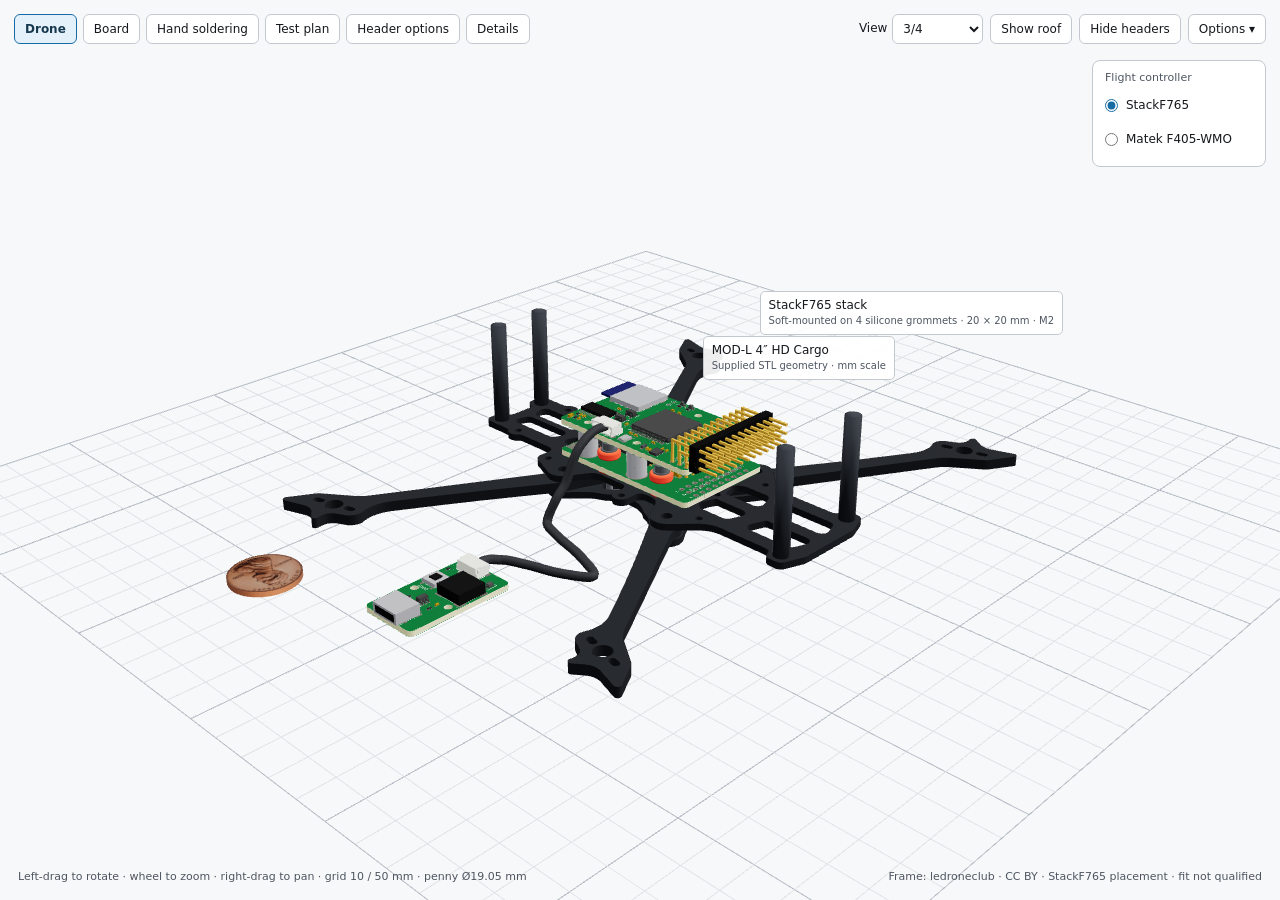
==== commit d5f6460b: "Add a Header options page (lower Dupont header options, decision pending), linked from the Drone, Bo" ====
--- a/fc/index.html
+++ b/fc/index.html
@@ -5,7 +5,7 @@
 body #legend{max-height:min(460px,calc(100vh - 170px));overflow:auto}@media(max-width:850px){body #legend{top:132px;max-height:min(275px,calc(100vh - 330px));overflow:auto}}#fcOptions{position:fixed;right:14px;top:60px;z-index:5;min-width:174px;background:var(--panel);color:var(--fg);border:1px solid var(--line);border-radius:8px;padding:9px 12px;backdrop-filter:blur(4px)}.fc-selection{border:0;margin:0;padding:0;min-width:0}.fc-selection legend{color:var(--muted);font-size:11px;margin:0 0 3px;padding:0}.fc-selection label{display:flex;align-items:center;gap:8px;min-height:34px;font-size:12px;white-space:nowrap;cursor:pointer}.fc-selection input{margin:0;accent-color:#176ba5}.fc-selection label:focus-within{outline:2px solid #176ba5;outline-offset:2px;border-radius:3px}@media(max-width:850px){#fcOptions{top:104px;right:14px;min-width:166px;padding:8px 10px}.fc-selection label{min-height:36px}}.viewer-controls button:disabled{opacity:.55;cursor:default}#legend [hidden]{display:none!important}aside a.inline{font:inherit;color:inherit;background:none;border:0;padding:0;border-radius:0;text-decoration:underline}
 </style><link href="assets/pin-table.css" rel="stylesheet"/><link href="assets/controls.css" rel="stylesheet"/></head><body>
 <aside hidden="" id="legend"><span class="badge">Provisional placement study</span><h1 id="selectedTitle">StackF765<br/>MOD-L 4″ HD Cargo</h1><p id="selectedIntro">Actual supplied frame meshes and StackF765 board placement. Frame, main flight-controller stack and its service board only.</p><div class="key"><span class="dot dark"></span><b>MOD-L HD Cargo</b><br/>4″ regular arms · Cargo top/bottom · cross plate<br/>30 mm frame standoffs: the four at the nose and tail are shown, the two middle ones (beside the flight controller’s tail end) are left out.<br/>Frame design: MOD-L by ledroneclub, <a class="inline" href="https://www.thingiverse.com/thing:4295478" rel="noopener" target="_blank">Thingiverse thing 4295478</a>, licensed Creative Commons Attribution (CC BY).</div><div class="key" id="newFCDetails">StackF765: STM32F765VIT6 flight controller, ArduPilot board name StackF765, 2S–3S, 50 A. Upper (flight controller) and Lower (power) boards: 31.5 × 48 mm on 8.0 mm standoffs; Upper top surface 9.6 mm above the Lower’s. Rev B. Soft-mounted, Matek style: a silicone grommet is pressed into each of the Lower board’s four 4 mm holes (20 × 20 mm pattern) and an M2 screw with a washer goes through each grommet into the frame, so the Lower board floats on rubber 2.5 mm above the plate. The Upper board is not fastened to the frame; it sits on the Lower board’s three standoffs. Interboard connectors, fitted by JLCPCB: Samtec SFMC-110-02-L-D-K-TR (Lower J1) / FTSH-110-04-F-DV-TR (Upper J3); standoffs Sinhoo SMTSO2080CTJ, 8 mm. Upper J1 is a 3×12 right-angle header, body overhanging the front edge; it is the only hand-soldered part. Lower J2 is 3×9 labelled solder holes with no header: wires are soldered straight in. Service board (USB / buzzer / boot) is on a 100 mm cable and can be mounted anywhere on the airframe; shown loose. It is 18 × 32 mm; the cable is six-wire JST-SH.</div><div class="key" id="mountKey"><span class="dot" style="background:#e4472b;border-radius:50%"></span><b>Rubber grommet mounting</b><br/>Four silicone grommets in the Lower board’s 4 mm holes · 20 × 20 mm · M2 screws into the frame. View “Mounting” shows them side-on.</div><p id="roofNote">Roof hidden to show the FC on its four silicone grommets; frame posts are 30 mm.</p><p id="newFCFit">KiCad board models with standard dark-green display solder mask, black headers and gold pins applied as display materials. No synthetic pad solids, overlaid board textures or altered board geometry. The orange silicone grommets (generic “M3 to M2” type: 4 mm waist, 6.6 mm flanges, 6.6 mm tall), washers and M2 screws are nominal illustrations, as is the cable route to the loose service board, which lies on the ground grid beside the frame and is not fixed to it. No motors, ESC, battery or other wiring. Design verified by rule checks; no hardware built yet.</p><div hidden="" id="matekDetails"><div class="key"><b>Matek F405-WMO</b><br/>22 × 32 mm boards · reference 3D reconstruction<br/>1 mm adhesive mount at the same FC site.</div><p>Manufacturer photographs supply component appearance. Stack height and adhesive fit are reference estimates; this is not manufacturer CAD or a qualified mount. Headers are not fitted in this reference assembly.</p><p><a href="https://www.mateksys.com/?portfolio=f405-wmo" rel="noopener" target="_blank">Matek documentation and pinout</a></p></div><p id="error"></p><a href="#current-geometry-details">Design notes</a><section aria-label="Connector pin reference" data-fc-pin-table="" id="newFCPins"></section><details id="current-geometry-details"><summary>Current geometry and display limits</summary><p>Boards are the GLB models KiCad exports from the design files, placed by rigid transforms only: Lower PCB 2.5–4.1 mm above the bottom plate on the lower flanges of its grommets, 8.0 mm standoffs, 31.5 × 48 mm outlines. Colours are display materials, not a fabrication finish. Header visibility toggles the Upper J1 header model; the interboard connector stays visible. The silicone grommets, M2 screws and cable are simple drawn shapes, not CAD; frame-side nuts are not drawn. The Matek option is a separate historical photo-derived reference.</p><p>Renders generated from the KiCad design files at <a class="inline" href="https://github.com/PeterJBurke/stackf765" rel="noopener">github.com/PeterJBurke/stackf765</a>.</p><p><a class="inline" href="../CREDITS.txt">Credits and licences</a></p></details></aside>
-<div class="page-links"><a aria-current="page" href="./">Drone</a><a href="board.html">Board</a><a href="handsolder.html">Hand soldering</a><a href="testplan.html">Test plan</a><button id="droneDetails">Details</button></div><nav aria-label="Drone controls" class="viewer-controls"><label>View <select id="droneView"><option value="iso">3/4</option><option value="top">Top</option><option value="side">Side</option><option value="detail">FC detail</option><option value="mount">Mounting</option></select></label><button id="roof">Show roof</button><button aria-label="Hide DuPont headers" id="headers" title="Hide DuPont pin headers">Hide headers</button><details class="options"><summary>Options</summary><div><button id="theme">Dark / light</button><button id="labels">Labels</button></div></details></nav><div hidden=""><button id="iso"></button><button id="top"></button><button id="side"></button><button id="detail"></button><button id="mount"></button></div>
+<div class="page-links"><a aria-current="page" href="./">Drone</a><a href="board.html">Board</a><a href="handsolder.html">Hand soldering</a><a href="testplan.html">Test plan</a><a href="header-options.html">Header options</a><button id="droneDetails">Details</button></div><nav aria-label="Drone controls" class="viewer-controls"><label>View <select id="droneView"><option value="iso">3/4</option><option value="top">Top</option><option value="side">Side</option><option value="detail">FC detail</option><option value="mount">Mounting</option></select></label><button id="roof">Show roof</button><button aria-label="Hide DuPont headers" id="headers" title="Hide DuPont pin headers">Hide headers</button><details class="options"><summary>Options</summary><div><button id="theme">Dark / light</button><button id="labels">Labels</button></div></details></nav><div hidden=""><button id="iso"></button><button id="top"></button><button id="side"></button><button id="detail"></button><button id="mount"></button></div>
 <section aria-label="Flight controller selection" id="fcOptions"><fieldset class="fc-selection"><legend>Flight controller</legend><label><input checked="" name="droneFC" type="radio" value="ours"/>StackF765</label><label><input name="droneFC" type="radio" value="matek"/>Matek F405-WMO</label></fieldset></section>
 <div class="label" id="fcLabel">StackF765 stack<small>Soft-mounted on 4 silicone grommets · 20 × 20 mm · M2</small></div><div class="label" id="grommetLabel">Silicone grommet × 4<small>4 mm hole in the Lower board · M2 screw into the frame</small></div><div class="label" id="frameLabel">MOD-L 4″ HD Cargo<small>Supplied STL geometry · mm scale</small></div>
 <footer><span>Left-drag to rotate · wheel to zoom · right-drag to pan · grid 10 / 50 mm · penny Ø19.05 mm</span><span id="renderStatus">Frame: ledroneclub · CC BY · StackF765 placement · fit not qualified</span></footer>
--- a/fc/assets/controls.css
+++ b/fc/assets/controls.css
@@ -10,4 +10,8 @@
 .options>div{position:absolute;right:0;top:40px;display:flex;flex-direction:column;gap:6px;padding:8px;border:1px solid var(--line,#a8b5c0);border-radius:7px;background:var(--panel,#fff);min-width:135px}
 #legend{z-index:6;top:60px;bottom:auto;max-height:calc(100vh - 110px)}
 @media(max-width:850px){nav.viewer-controls{top:57px;left:14px;right:14px;justify-content:flex-start;gap:6px}.viewer-controls label{font-size:11px}.viewer-controls button,.viewer-controls summary,.viewer-controls select{font-size:11px;padding:6px}.viewer-controls select{max-width:100px}#legend{top:105px;max-height:calc(100vh - 160px)}}
-@media(max-width:480px){.page-links{left:8px;gap:4px}.page-links a,.page-links button{padding:7px;white-space:nowrap}}
+/* Five page links plus Details do not fit one row on a phone: wrap to two rows and move what sits below down by one row (34px). */
+@media(max-width:560px){.page-links{left:8px;right:8px;flex-wrap:wrap;gap:4px}.page-links a,.page-links button{padding:7px;white-space:nowrap}nav.viewer-controls{top:91px}html body #legend{top:166px}html body #fcOptions{top:138px}}
+
+/* Between 851 and 1060px the page links and the controls no longer fit side by side: put the controls on a second row. */
+@media(min-width:851px) and (max-width:1060px){nav.viewer-controls{top:57px;left:14px;right:14px;justify-content:flex-start}html body #legend{top:100px}html body #fcOptions{top:104px}}
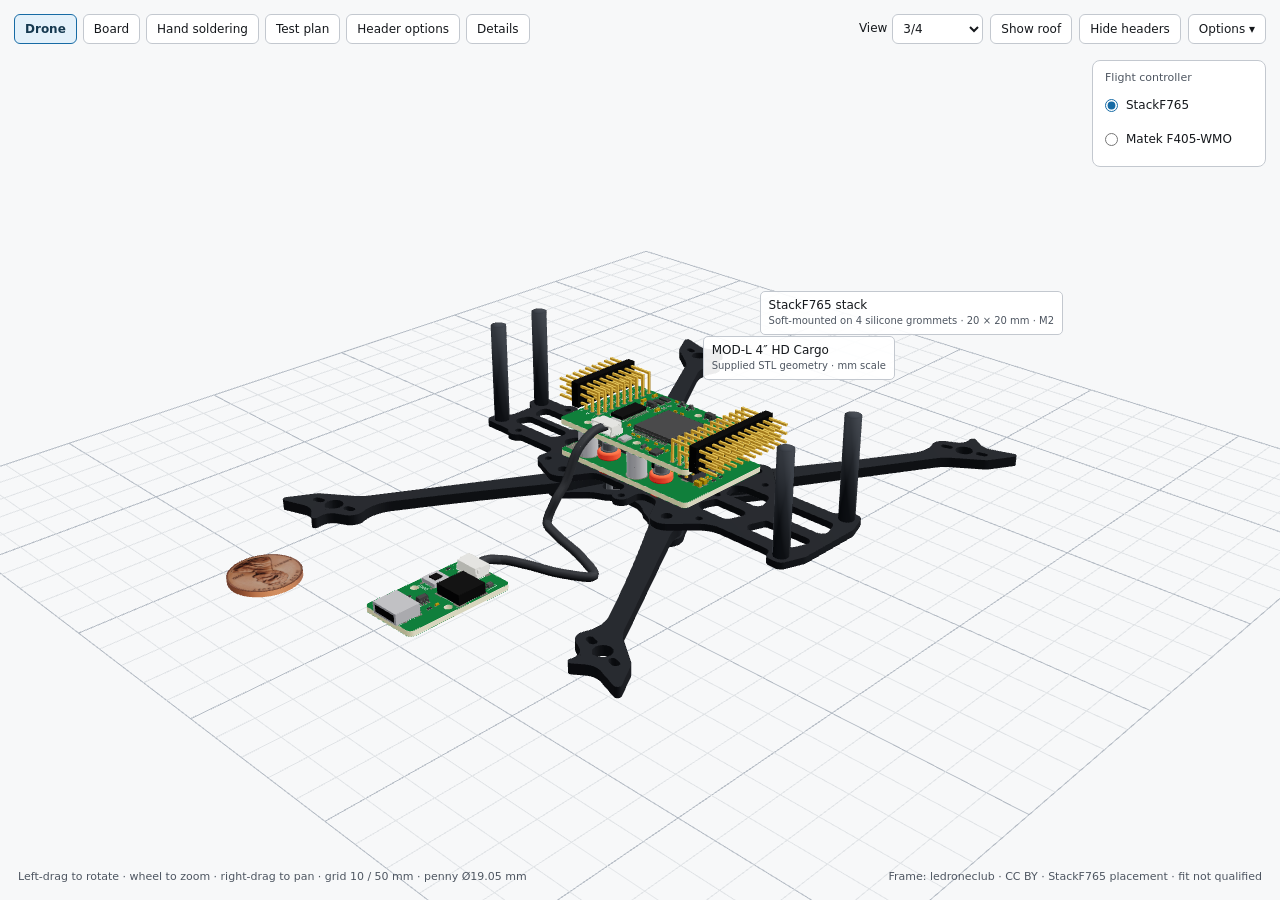
==== commit 3348f11e: "Revision C: both Dupont headers on the upper board (option 5) Models and pin table refreshed from st" ====
--- a/fc/index.html
+++ b/fc/index.html
@@ -4,7 +4,7 @@
 :root{--bg:#f7f8f9;--fg:#15181c;--muted:#4e5661;--panel:rgba(255,255,255,.92);--line:#c3c8cf}*{box-sizing:border-box}html,body{margin:0;height:100%;overflow:hidden;background:var(--bg);color:var(--fg);font:14px/1.45 system-ui,sans-serif}canvas{display:block}aside{position:absolute;left:18px;top:18px;width:300px;background:var(--panel);border:1px solid var(--line);border-radius:8px;padding:15px;z-index:2}h1{font-size:17px;line-height:1.25;margin:0 0 9px}p{margin:8px 0;color:var(--muted);font-size:12px}.key{font-size:12px;padding:8px 0;border-top:1px solid var(--line)}.badge{display:inline-block;font-size:10px;text-transform:uppercase;letter-spacing:.08em;background:#e6edf5;color:#29425b;padding:3px 7px;border-radius:4px;margin-bottom:9px}.dot{display:inline-block;width:10px;height:10px;border-radius:2px;margin-right:6px}.dark{background:#24272d}.green{background:#086b32}nav{position:absolute;right:18px;top:18px;display:flex;gap:6px;z-index:3;flex-wrap:wrap;justify-content:flex-end}button,a{font:12px system-ui;color:var(--fg);background:var(--panel);border:1px solid var(--line);padding:7px 10px;border-radius:6px;text-decoration:none;cursor:pointer}button:hover,a:hover{border-color:#65778c}footer{position:absolute;bottom:15px;left:18px;right:18px;font-size:11px;color:var(--muted);display:flex;justify-content:space-between;pointer-events:none}.label{position:absolute;padding:5px 8px;border:1px solid var(--line);border-radius:5px;background:var(--panel);font-size:12px;pointer-events:none;white-space:nowrap}.label small{display:block;font-size:10px;color:var(--muted)}#error{color:#a13d21} @media(max-width:850px){aside{width:250px;top:auto;bottom:45px;padding:10px;max-height:180px;overflow:auto}nav{left:10px;right:10px;top:10px}h1{font-size:14px}.label{display:none}footer{font-size:9px;gap:8px}}
 body #legend{max-height:min(460px,calc(100vh - 170px));overflow:auto}@media(max-width:850px){body #legend{top:132px;max-height:min(275px,calc(100vh - 330px));overflow:auto}}#fcOptions{position:fixed;right:14px;top:60px;z-index:5;min-width:174px;background:var(--panel);color:var(--fg);border:1px solid var(--line);border-radius:8px;padding:9px 12px;backdrop-filter:blur(4px)}.fc-selection{border:0;margin:0;padding:0;min-width:0}.fc-selection legend{color:var(--muted);font-size:11px;margin:0 0 3px;padding:0}.fc-selection label{display:flex;align-items:center;gap:8px;min-height:34px;font-size:12px;white-space:nowrap;cursor:pointer}.fc-selection input{margin:0;accent-color:#176ba5}.fc-selection label:focus-within{outline:2px solid #176ba5;outline-offset:2px;border-radius:3px}@media(max-width:850px){#fcOptions{top:104px;right:14px;min-width:166px;padding:8px 10px}.fc-selection label{min-height:36px}}.viewer-controls button:disabled{opacity:.55;cursor:default}#legend [hidden]{display:none!important}aside a.inline{font:inherit;color:inherit;background:none;border:0;padding:0;border-radius:0;text-decoration:underline}
 </style><link href="assets/pin-table.css" rel="stylesheet"/><link href="assets/controls.css" rel="stylesheet"/></head><body>
-<aside hidden="" id="legend"><span class="badge">Provisional placement study</span><h1 id="selectedTitle">StackF765<br/>MOD-L 4″ HD Cargo</h1><p id="selectedIntro">Actual supplied frame meshes and StackF765 board placement. Frame, main flight-controller stack and its service board only.</p><div class="key"><span class="dot dark"></span><b>MOD-L HD Cargo</b><br/>4″ regular arms · Cargo top/bottom · cross plate<br/>30 mm frame standoffs: the four at the nose and tail are shown, the two middle ones (beside the flight controller’s tail end) are left out.<br/>Frame design: MOD-L by ledroneclub, <a class="inline" href="https://www.thingiverse.com/thing:4295478" rel="noopener" target="_blank">Thingiverse thing 4295478</a>, licensed Creative Commons Attribution (CC BY).</div><div class="key" id="newFCDetails">StackF765: STM32F765VIT6 flight controller, ArduPilot board name StackF765, 2S–3S, 50 A. Upper (flight controller) and Lower (power) boards: 31.5 × 48 mm on 8.0 mm standoffs; Upper top surface 9.6 mm above the Lower’s. Rev B. Soft-mounted, Matek style: a silicone grommet is pressed into each of the Lower board’s four 4 mm holes (20 × 20 mm pattern) and an M2 screw with a washer goes through each grommet into the frame, so the Lower board floats on rubber 2.5 mm above the plate. The Upper board is not fastened to the frame; it sits on the Lower board’s three standoffs. Interboard connectors, fitted by JLCPCB: Samtec SFMC-110-02-L-D-K-TR (Lower J1) / FTSH-110-04-F-DV-TR (Upper J3); standoffs Sinhoo SMTSO2080CTJ, 8 mm. Upper J1 is a 3×12 right-angle header, body overhanging the front edge; it is the only hand-soldered part. Lower J2 is 3×9 labelled solder holes with no header: wires are soldered straight in. Service board (USB / buzzer / boot) is on a 100 mm cable and can be mounted anywhere on the airframe; shown loose. It is 18 × 32 mm; the cable is six-wire JST-SH.</div><div class="key" id="mountKey"><span class="dot" style="background:#e4472b;border-radius:50%"></span><b>Rubber grommet mounting</b><br/>Four silicone grommets in the Lower board’s 4 mm holes · 20 × 20 mm · M2 screws into the frame. View “Mounting” shows them side-on.</div><p id="roofNote">Roof hidden to show the FC on its four silicone grommets; frame posts are 30 mm.</p><p id="newFCFit">KiCad board models with standard dark-green display solder mask, black headers and gold pins applied as display materials. No synthetic pad solids, overlaid board textures or altered board geometry. The orange silicone grommets (generic “M3 to M2” type: 4 mm waist, 6.6 mm flanges, 6.6 mm tall), washers and M2 screws are nominal illustrations, as is the cable route to the loose service board, which lies on the ground grid beside the frame and is not fixed to it. No motors, ESC, battery or other wiring. Design verified by rule checks; no hardware built yet.</p><div hidden="" id="matekDetails"><div class="key"><b>Matek F405-WMO</b><br/>22 × 32 mm boards · reference 3D reconstruction<br/>1 mm adhesive mount at the same FC site.</div><p>Manufacturer photographs supply component appearance. Stack height and adhesive fit are reference estimates; this is not manufacturer CAD or a qualified mount. Headers are not fitted in this reference assembly.</p><p><a href="https://www.mateksys.com/?portfolio=f405-wmo" rel="noopener" target="_blank">Matek documentation and pinout</a></p></div><p id="error"></p><a href="#current-geometry-details">Design notes</a><section aria-label="Connector pin reference" data-fc-pin-table="" id="newFCPins"></section><details id="current-geometry-details"><summary>Current geometry and display limits</summary><p>Boards are the GLB models KiCad exports from the design files, placed by rigid transforms only: Lower PCB 2.5–4.1 mm above the bottom plate on the lower flanges of its grommets, 8.0 mm standoffs, 31.5 × 48 mm outlines. Colours are display materials, not a fabrication finish. Header visibility toggles the Upper J1 header model; the interboard connector stays visible. The silicone grommets, M2 screws and cable are simple drawn shapes, not CAD; frame-side nuts are not drawn. The Matek option is a separate historical photo-derived reference.</p><p>Renders generated from the KiCad design files at <a class="inline" href="https://github.com/PeterJBurke/stackf765" rel="noopener">github.com/PeterJBurke/stackf765</a>.</p><p><a class="inline" href="../CREDITS.txt">Credits and licences</a></p></details></aside>
+<aside hidden="" id="legend"><span class="badge">Provisional placement study</span><h1 id="selectedTitle">StackF765<br/>MOD-L 4″ HD Cargo</h1><p id="selectedIntro">Actual supplied frame meshes and StackF765 board placement. Frame, main flight-controller stack and its service board only.</p><div class="key"><span class="dot dark"></span><b>MOD-L HD Cargo</b><br/>4″ regular arms · Cargo top/bottom · cross plate<br/>30 mm frame standoffs: the four at the nose and tail are shown, the two middle ones (beside the flight controller’s tail end) are left out.<br/>Frame design: MOD-L by ledroneclub, <a class="inline" href="https://www.thingiverse.com/thing:4295478" rel="noopener" target="_blank">Thingiverse thing 4295478</a>, licensed Creative Commons Attribution (CC BY).</div><div class="key" id="newFCDetails">StackF765: STM32F765VIT6 flight controller, ArduPilot board name StackF765, 2S–3S, 50 A. Upper (flight controller) and Lower (power) boards: 31.5 × 48 mm on 8.0 mm standoffs; Upper top surface 9.6 mm above the Lower’s. Rev C. Soft-mounted, Matek style: a silicone grommet is pressed into each of the Lower board’s four 4 mm holes (20 × 20 mm pattern) and an M2 screw with a washer goes through each grommet into the frame, so the Lower board floats on rubber 2.5 mm above the plate. The Upper board is not fastened to the frame; it sits on the Lower board’s three standoffs. Board-to-board connector, fitted by JLCPCB: Samtec SFMC-110-02-L-D-K-TR (socket, Lower board) / FTSH-110-04-F-DV-TR (header, Upper board), 4.5 mm forward of the board centre; standoffs Sinhoo SMTSO2080CTJ, 8 mm. Both Dupont headers are on the Upper board, top side, bodies overhanging the edges: the upper front Dupont header (3×12, UARTs, I2C, video) and the upper rear Dupont header (3×9; seen from behind: PI5V PI5V M1 M2 M3 M4 M5 M6 LED; top pin signal, middle 5 V, bottom ground). They are the only hand-soldered parts besides the four battery/ESC wires on the Lower board, which has no pin header and no header holes. The microSD socket is under the Upper board; the card slides in from the left-hand edge. Service board (USB / buzzer / boot) is on a 100 mm cable and can be mounted anywhere on the airframe; shown loose. It is 18 × 32 mm; the cable is six-wire JST-SH.</div><div class="key" id="mountKey"><span class="dot" style="background:#e4472b;border-radius:50%"></span><b>Rubber grommet mounting</b><br/>Four silicone grommets in the Lower board’s 4 mm holes · 20 × 20 mm · M2 screws into the frame. View “Mounting” shows them side-on.</div><p id="roofNote">Roof hidden to show the FC on its four silicone grommets; frame posts are 30 mm.</p><p id="newFCFit">KiCad board models with standard dark-green display solder mask, black headers and gold pins applied as display materials. No synthetic pad solids, overlaid board textures or altered board geometry. The orange silicone grommets (generic “M3 to M2” type: 4 mm waist, 6.6 mm flanges, 6.6 mm tall), washers and M2 screws are nominal illustrations, as is the cable route to the loose service board, which lies on the ground grid beside the frame and is not fixed to it. No motors, ESC, battery or other wiring. Design verified by rule checks; no hardware built yet.</p><div hidden="" id="matekDetails"><div class="key"><b>Matek F405-WMO</b><br/>22 × 32 mm boards · reference 3D reconstruction<br/>1 mm adhesive mount at the same FC site.</div><p>Manufacturer photographs supply component appearance. Stack height and adhesive fit are reference estimates; this is not manufacturer CAD or a qualified mount. Headers are not fitted in this reference assembly.</p><p><a href="https://www.mateksys.com/?portfolio=f405-wmo" rel="noopener" target="_blank">Matek documentation and pinout</a></p></div><p id="error"></p><a href="#current-geometry-details">Design notes</a><section aria-label="Connector pin reference" data-fc-pin-table="" id="newFCPins"></section><details id="current-geometry-details"><summary>Current geometry and display limits</summary><p>Boards are the GLB models KiCad exports from the design files, placed by rigid transforms only: Lower PCB 2.5–4.1 mm above the bottom plate on the lower flanges of its grommets, 8.0 mm standoffs, 31.5 × 48 mm outlines. Colours are display materials, not a fabrication finish. Header visibility toggles the two Dupont header models on the Upper board; the board-to-board connector stays visible. The silicone grommets, M2 screws and cable are simple drawn shapes, not CAD; frame-side nuts are not drawn. The Matek option is a separate historical photo-derived reference.</p><p>Renders generated from the KiCad design files at <a class="inline" href="https://github.com/PeterJBurke/stackf765" rel="noopener">github.com/PeterJBurke/stackf765</a>.</p><p><a class="inline" href="../CREDITS.txt">Credits and licences</a></p></details></aside>
 <div class="page-links"><a aria-current="page" href="./">Drone</a><a href="board.html">Board</a><a href="handsolder.html">Hand soldering</a><a href="testplan.html">Test plan</a><a href="header-options.html">Header options</a><button id="droneDetails">Details</button></div><nav aria-label="Drone controls" class="viewer-controls"><label>View <select id="droneView"><option value="iso">3/4</option><option value="top">Top</option><option value="side">Side</option><option value="detail">FC detail</option><option value="mount">Mounting</option></select></label><button id="roof">Show roof</button><button aria-label="Hide DuPont headers" id="headers" title="Hide DuPont pin headers">Hide headers</button><details class="options"><summary>Options</summary><div><button id="theme">Dark / light</button><button id="labels">Labels</button></div></details></nav><div hidden=""><button id="iso"></button><button id="top"></button><button id="side"></button><button id="detail"></button><button id="mount"></button></div>
 <section aria-label="Flight controller selection" id="fcOptions"><fieldset class="fc-selection"><legend>Flight controller</legend><label><input checked="" name="droneFC" type="radio" value="ours"/>StackF765</label><label><input name="droneFC" type="radio" value="matek"/>Matek F405-WMO</label></fieldset></section>
 <div class="label" id="fcLabel">StackF765 stack<small>Soft-mounted on 4 silicone grommets · 20 × 20 mm · M2</small></div><div class="label" id="grommetLabel">Silicone grommet × 4<small>4 mm hole in the Lower board · M2 screw into the frame</small></div><div class="label" id="frameLabel">MOD-L 4″ HD Cargo<small>Supplied STL geometry · mm scale</small></div>
@@ -28,7 +28,7 @@
 document.getElementById('headers').onclick=()=>{headersVisible=!headersVisible;for(const m of groups.fc.children)if(m.userData.dupontHeader)m.visible=headersVisible;const b=document.getElementById('headers');b.textContent=headersVisible?'Hide headers':'Show headers';b.title=b.getAttribute('aria-label')==='Hide DuPont headers'?'Show DuPont pin headers':'Hide DuPont pin headers';b.setAttribute('aria-label',headersVisible?'Hide DuPont headers':'Show DuPont headers');update()};
 document.getElementById('roof').onclick=()=>{groups.roof.visible=!groups.roof.visible;document.getElementById('roof').textContent=groups.roof.visible?'Hide roof':'Show roof';refreshSelectionText();update()};document.getElementById('theme').onclick=()=>{dark=!dark;setTheme(dark);update()};document.getElementById('labels').onclick=()=>{showLabels=!showLabels;update()};
 let drag=null;renderer.domElement.oncontextmenu=e=>e.preventDefault();renderer.domElement.onpointerdown=e=>{drag={x:e.clientX,y:e.clientY,pan:e.button===2};renderer.domElement.setPointerCapture(e.pointerId)};renderer.domElement.onpointerup=()=>drag=null;renderer.domElement.onpointermove=e=>{if(!drag)return;let dx=e.clientX-drag.x,dy=e.clientY-drag.y;drag.x=e.clientX;drag.y=e.clientY;if(drag.pan){const right=new THREE.Vector3().setFromMatrixColumn(camera.matrixWorld,0),up=new THREE.Vector3().setFromMatrixColumn(camera.matrixWorld,1);target.addScaledVector(right,-dx*radius/innerHeight*.6).addScaledVector(up,dy*radius/innerHeight*.6)}else{theta+=dx*.006;phi=THREE.MathUtils.clamp(phi-dy*.006,.001,Math.PI-.05)}update()};renderer.domElement.addEventListener('wheel',e=>{e.preventDefault();radius=THREE.MathUtils.clamp(radius*Math.exp(e.deltaY*.001),60,1000);update()},{passive:false});window.onresize=()=>{renderer.setSize(innerWidth,innerHeight);const oldAspect=camera.aspect;camera.aspect=innerWidth/innerHeight;radius*=Math.max(1,1/camera.aspect)/Math.max(1,1/oldAspect);camera.updateProjectionMatrix();update()};
-function refreshSelectionText(){const ours=selectedFC==='ours';document.getElementById('selectedTitle').innerHTML=(ours?'StackF765':'Matek F405-WMO')+'<br>MOD-L 4″ HD Cargo';document.getElementById('selectedIntro').textContent=ours?'StackF765 Upper and Lower boards on 8.0 mm standoffs, with the service board on its 100 mm cable; the Lower board is soft-mounted on four silicone grommets (20 × 20 mm, M2 screws).':'Actual supplied frame meshes with the Matek reference 3D assembly at the same FC site.';for(const id of ['newFCDetails','newFCFit','newFCPins','mountKey'])document.getElementById(id).hidden=!ours;document.getElementById('matekDetails').hidden=ours;document.getElementById('fcLabel').innerHTML=ours?'StackF765 stack<small>Soft-mounted on 4 silicone grommets · 20 × 20 mm · M2</small>':'Matek F405-WMO<small>Reference adhesive mounting</small>';document.getElementById('renderStatus').textContent='Frame: ledroneclub · CC BY · '+(ours?'StackF765 placement':'Matek reference reconstruction')+' · fit not qualified';document.getElementById('roofNote').textContent=(groups.roof.visible?'Roof fitted':'Roof hidden')+'; 30 mm frame posts. '+(ours?'StackF765 is soft-mounted on four silicone grommets with M2 screws.':'Matek uses the reference adhesive mounting position.');const b=document.getElementById('headers');b.disabled=!ours;b.textContent=ours?(headersVisible?'Hide headers':'Show headers'):'No headers';b.title=ours?'Toggle the Upper J1 header model; interboard pair unchanged':'Matek reference assembly has no fitted pin headers';b.setAttribute('aria-label',ours?(headersVisible?'Hide DuPont headers':'Show DuPont headers'):b.title)}
+function refreshSelectionText(){const ours=selectedFC==='ours';document.getElementById('selectedTitle').innerHTML=(ours?'StackF765':'Matek F405-WMO')+'<br>MOD-L 4″ HD Cargo';document.getElementById('selectedIntro').textContent=ours?'StackF765 Upper and Lower boards on 8.0 mm standoffs, with the service board on its 100 mm cable; the Lower board is soft-mounted on four silicone grommets (20 × 20 mm, M2 screws).':'Actual supplied frame meshes with the Matek reference 3D assembly at the same FC site.';for(const id of ['newFCDetails','newFCFit','newFCPins','mountKey'])document.getElementById(id).hidden=!ours;document.getElementById('matekDetails').hidden=ours;document.getElementById('fcLabel').innerHTML=ours?'StackF765 stack<small>Soft-mounted on 4 silicone grommets · 20 × 20 mm · M2</small>':'Matek F405-WMO<small>Reference adhesive mounting</small>';document.getElementById('renderStatus').textContent='Frame: ledroneclub · CC BY · '+(ours?'StackF765 placement':'Matek reference reconstruction')+' · fit not qualified';document.getElementById('roofNote').textContent=(groups.roof.visible?'Roof fitted':'Roof hidden')+'; 30 mm frame posts. '+(ours?'StackF765 is soft-mounted on four silicone grommets with M2 screws.':'Matek uses the reference adhesive mounting position.');const b=document.getElementById('headers');b.disabled=!ours;b.textContent=ours?(headersVisible?'Hide headers':'Show headers'):'No headers';b.title=ours?'Toggle the two Dupont header models on the Upper board; board-to-board connector unchanged':'Matek reference assembly has no fitted pin headers';b.setAttribute('aria-label',ours?(headersVisible?'Hide DuPont headers':'Show DuPont headers'):b.title)}
 function selectFC(value){if(!['ours','matek'].includes(value))return;selectedFC=value;groups.fc.visible=value==='ours';groups.matek.visible=value==='matek';for(const r of document.querySelectorAll('[name=droneFC]'))r.checked=r.value===value;refreshSelectionText();window.CARGO_SELECTION_STATE={selected:selectedFC,siteXYmm:[0,0],boardGeometryPreserved:true,matek:groups.matek.userData.metadata};update()}
 window.cargoViewer={scene,camera,renderer,groups,penny,setView,update,selectFC};
 groups.matek=makeMatekDroneAssembly(THREE,{photoUrl:'assets/matek-f405-wmo-original.jpg',onLoad:assembly=>{window.CARGO_MATEK_READY=assembly.userData.metadata.ready;update()},onError:()=>{document.getElementById('error').textContent='Matek reference texture could not be loaded.';update()}});scene.add(groups.matek);groups.matek.visible=false;for(const r of document.querySelectorAll('[name=droneFC]'))r.onchange=()=>selectFC(r.value);selectFC('ours');setView('iso');
